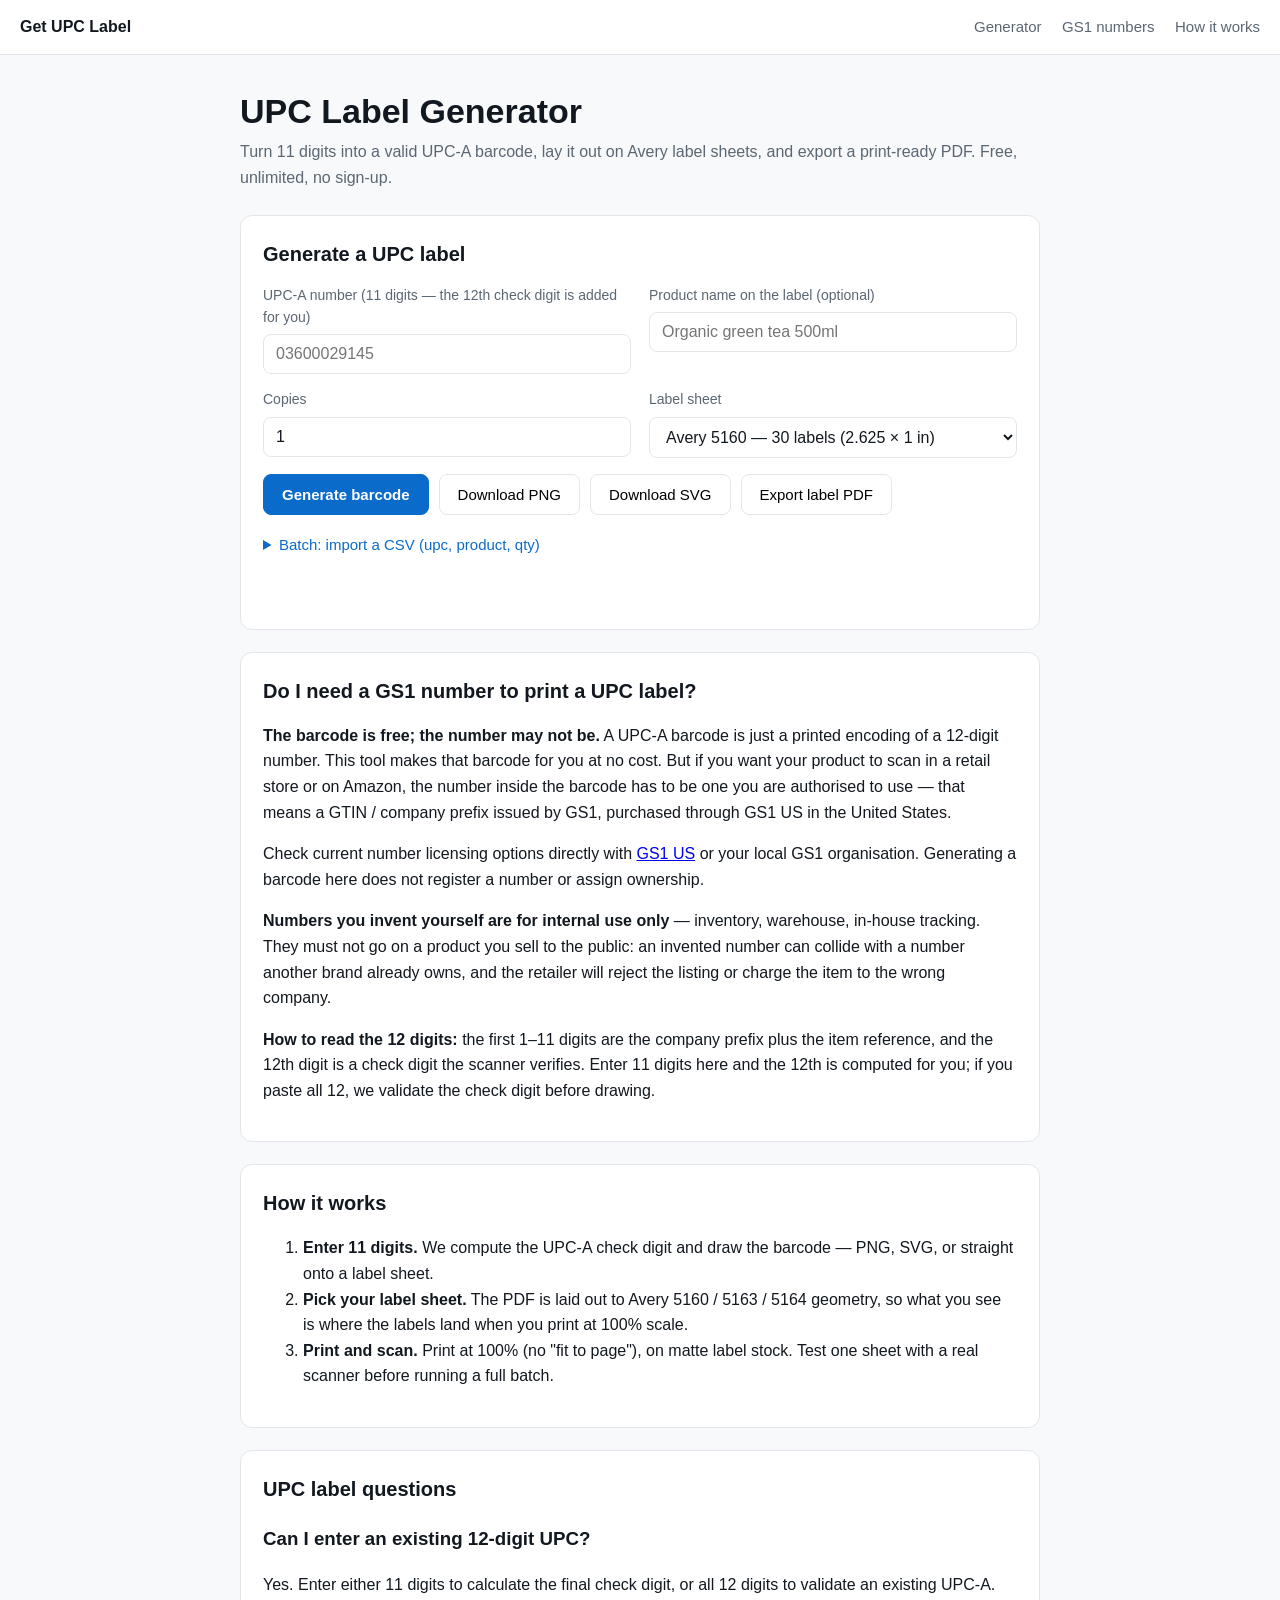
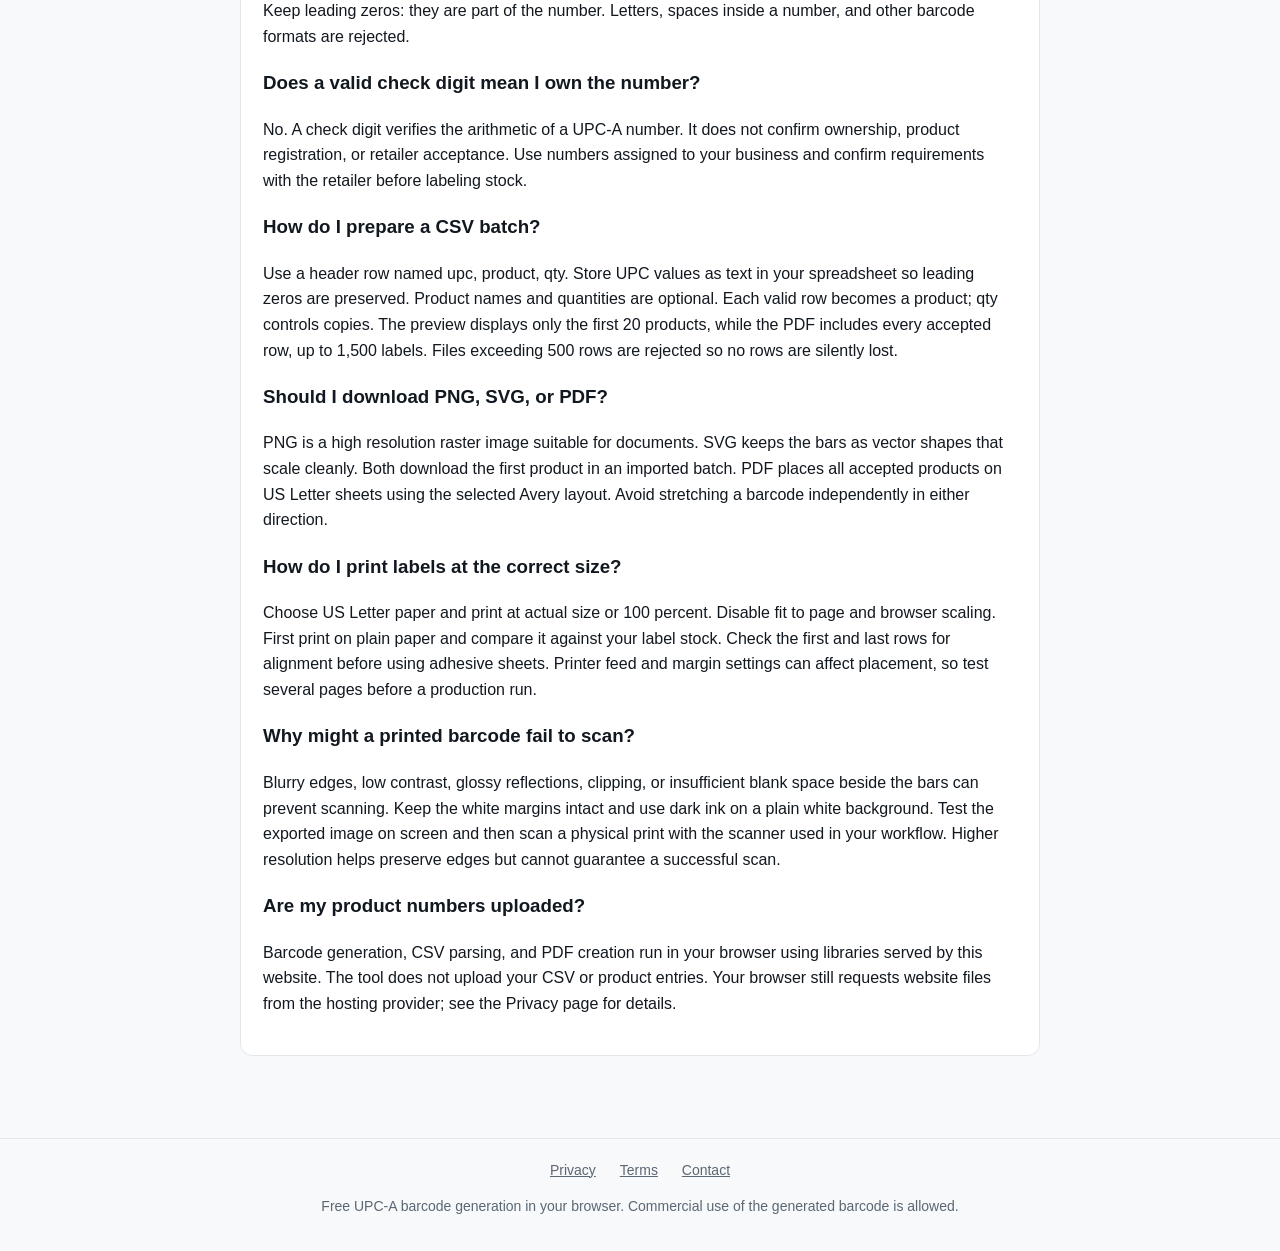
==== index.html @ 0fe72c14 "改进内容" ====
<!doctype html>
<html lang="en">
<head>
<meta charset="utf-8">
<meta name="viewport" content="width=device-width,initial-scale=1">
<title>UPC Label Generator — Free Barcodes &amp; Label PDFs</title>
<meta name="description" content="Generate UPC-A barcodes with check digit validation. Download PNG or SVG, import CSV batches, and print Avery label PDFs. Free, no sign-up.">
<link rel="canonical" href="https://getupclabel.com/">
<link rel="icon" href="/assets/favicon.svg" type="image/svg+xml">
<meta property="og:type" content="website">
<meta property="og:url" content="https://getupclabel.com/">
<meta property="og:title" content="UPC Label Generator — Free Barcodes &amp; Label PDFs">
<meta property="og:description" content="Generate UPC-A barcodes, validate check digits, and export printable Avery label PDFs. Free PNG, SVG, and CSV batch support.">
<meta property="og:image" content="https://getupclabel.com/assets/og-image.png">
<meta property="og:image:width" content="1200">
<meta property="og:image:height" content="630">
<meta property="og:image:alt" content="Get UPC Label: UPC-A barcode and printable label generator">
<meta name="twitter:card" content="summary_large_image">
<link rel="stylesheet" href="/assets/style.css">
<script src="/assets/vendor/JsBarcode.all.min.js" defer></script>
<script src="/assets/vendor/jspdf.umd.min.js" defer></script>
<script src="/assets/vendor/papaparse.min.js" defer></script>
<script src="/assets/app.js" defer></script>
<script type="application/ld+json">{"@context": "https://schema.org", "@graph": [{"@type": "WebSite", "name": "Get UPC Label", "url": "https://getupclabel.com/"}, {"@type": "FAQPage", "mainEntity": [{"@type": "Question", "name": "Can I enter an existing 12-digit UPC?", "acceptedAnswer": {"@type": "Answer", "text": "Yes. Enter either 11 digits to calculate the final check digit, or all 12 digits to validate an existing UPC-A. Keep leading zeros: they are part of the number. Letters, spaces inside a number, and other barcode formats are rejected."}}, {"@type": "Question", "name": "Does a valid check digit mean I own the number?", "acceptedAnswer": {"@type": "Answer", "text": "No. A check digit verifies the arithmetic of a UPC-A number. It does not confirm ownership, product registration, or retailer acceptance. Use numbers assigned to your business and confirm requirements with the retailer before labeling stock."}}, {"@type": "Question", "name": "How do I prepare a CSV batch?", "acceptedAnswer": {"@type": "Answer", "text": "Use a header row named upc, product, qty. Store UPC values as text in your spreadsheet so leading zeros are preserved. Product names and quantities are optional. Each valid row becomes a product; qty controls copies. The preview displays only the first 20 products, while the PDF includes every accepted row, up to 1,500 labels. Files exceeding 500 rows are rejected so no rows are silently lost."}}, {"@type": "Question", "name": "Should I download PNG, SVG, or PDF?", "acceptedAnswer": {"@type": "Answer", "text": "PNG is a high resolution raster image suitable for documents. SVG keeps the bars as vector shapes that scale cleanly. Both download the first product in an imported batch. PDF places all accepted products on US Letter sheets using the selected Avery layout. Avoid stretching a barcode independently in either direction."}}, {"@type": "Question", "name": "How do I print labels at the correct size?", "acceptedAnswer": {"@type": "Answer", "text": "Choose US Letter paper and print at actual size or 100 percent. Disable fit to page and browser scaling. First print on plain paper and compare it against your label stock. Check the first and last rows for alignment before using adhesive sheets. Printer feed and margin settings can affect placement, so test several pages before a production run."}}, {"@type": "Question", "name": "Why might a printed barcode fail to scan?", "acceptedAnswer": {"@type": "Answer", "text": "Blurry edges, low contrast, glossy reflections, clipping, or insufficient blank space beside the bars can prevent scanning. Keep the white margins intact and use dark ink on a plain white background. Test the exported image on screen and then scan a physical print with the scanner used in your workflow. Higher resolution helps preserve edges but cannot guarantee a successful scan."}}, {"@type": "Question", "name": "Are my product numbers uploaded?", "acceptedAnswer": {"@type": "Answer", "text": "Barcode generation, CSV parsing, and PDF creation run in your browser using libraries served by this website. The tool does not upload your CSV or product entries. Your browser still requests website files from the hosting provider; see the Privacy page for details."}}]}]}</script>
</head>
<body>
<header class="site-header">
  <a class="brand" href="/">Get UPC Label</a>
  <nav>
    <a href="#tool">Generator</a>
    <a href="#gs1">GS1 numbers</a>
    <a href="#how">How it works</a>
  </nav>
</header>

<main>
  <section class="hero">
    <h1>UPC Label Generator</h1>
    <p class="sub">Turn 11 digits into a valid UPC-A barcode, lay it out on Avery label sheets,
       and export a print-ready PDF. Free, unlimited, no sign-up.</p>
  </section>

  <section id="tool" class="card">
    <h2>Generate a UPC label</h2>
    <form id="form" autocomplete="off">
      <div class="grid">
        <label class="field">
          <span>UPC-A number (11 digits — the 12th check digit is added for you)</span>
          <input id="upc" name="upc" inputmode="numeric" maxlength="12" placeholder="03600029145" required>
        </label>
        <label class="field">
          <span>Product name on the label (optional)</span>
          <input id="product" name="product" maxlength="60" placeholder="Organic green tea 500ml">
        </label>
        <label class="field">
          <span>Copies</span>
          <input id="qty" name="qty" type="number" min="1" max="300" value="1">
        </label>
        <label class="field">
          <span>Label sheet</span>
          <select id="sheet">
            <option value="5160" selected>Avery 5160 — 30 labels (2.625 × 1 in)</option>
            <option value="5163">Avery 5163 — 10 labels (4 × 2 in)</option>
            <option value="5164">Avery 5164 — 6 labels (4 × 3⅓ in)</option>
          </select>
        </label>
      </div>
      <div class="actions">
        <button type="submit" class="primary">Generate barcode</button>
        <button type="button" id="btn-png">Download PNG</button>
        <button type="button" id="btn-svg">Download SVG</button>
        <button type="button" id="btn-pdf">Export label PDF</button>
      </div>
    </form>

    <details class="batch">
      <summary>Batch: import a CSV (upc, product, qty)</summary>
      <p class="hint">Columns: <code>upc</code>, <code>product</code> (optional), <code>qty</code> (optional).
         Up to 500 rows and 1,500 labels per PDF. Preview shows the first 20 rows. Everything is processed in your browser — nothing is uploaded.</p>
      <input type="file" id="csv" accept=".csv,text/csv">
    </details>

    <noscript><p>This tool requires JavaScript to generate barcodes. Enable JavaScript and reload.</p></noscript>
    <p id="msg" class="msg" role="status"></p>
    <div id="preview" class="preview"></div>
  </section>

  <section id="gs1" class="card">
    <h2>Do I need a GS1 number to print a UPC label?</h2>
    <p><strong>The barcode is free; the number may not be.</strong> A UPC-A barcode is just a printed
       encoding of a 12-digit number. This tool makes that barcode for you at no cost. But if you want
       your product to scan in a retail store or on Amazon, the number inside the barcode has to be one
       you are authorised to use — that means a GTIN / company prefix issued by GS1, purchased through
       GS1 US in the United States.</p>
    <p>Check current number licensing options directly with <a href="https://www.gs1us.org/">GS1 US</a>
       or your local GS1 organisation. Generating a barcode here does not register a number or assign ownership.</p>
    <p><strong>Numbers you invent yourself are for internal use only</strong> — inventory, warehouse,
       in-house tracking. They must not go on a product you sell to the public: an invented number can
       collide with a number another brand already owns, and the retailer will reject the listing or
       charge the item to the wrong company.</p>
    <p><strong>How to read the 12 digits:</strong> the first 1–11 digits are the company prefix plus
       the item reference, and the 12th digit is a check digit the scanner verifies. Enter 11 digits here
       and the 12th is computed for you; if you paste all 12, we validate the check digit before drawing.</p>
  </section>

  <section id="how" class="card">
    <h2>How it works</h2>
    <ol>
      <li><strong>Enter 11 digits.</strong> We compute the UPC-A check digit and draw the barcode — PNG,
        SVG, or straight onto a label sheet.</li>
      <li><strong>Pick your label sheet.</strong> The PDF is laid out to Avery 5160 / 5163 / 5164
        geometry, so what you see is where the labels land when you print at 100% scale.</li>
      <li><strong>Print and scan.</strong> Print at 100% (no "fit to page"), on matte label stock.
        Test one sheet with a real scanner before running a full batch.</li>
    </ol>
  </section>
<section id="faq" class="card"><h2>UPC label questions</h2>
<h3>Can I enter an existing 12-digit UPC?</h3><p>Yes. Enter either 11 digits to calculate the final check digit, or all 12 digits to validate an existing UPC-A. Keep leading zeros: they are part of the number. Letters, spaces inside a number, and other barcode formats are rejected.</p>
<h3>Does a valid check digit mean I own the number?</h3><p>No. A check digit verifies the arithmetic of a UPC-A number. It does not confirm ownership, product registration, or retailer acceptance. Use numbers assigned to your business and confirm requirements with the retailer before labeling stock.</p>
<h3>How do I prepare a CSV batch?</h3><p>Use a header row named upc, product, qty. Store UPC values as text in your spreadsheet so leading zeros are preserved. Product names and quantities are optional. Each valid row becomes a product; qty controls copies. The preview displays only the first 20 products, while the PDF includes every accepted row, up to 1,500 labels. Files exceeding 500 rows are rejected so no rows are silently lost.</p>
<h3>Should I download PNG, SVG, or PDF?</h3><p>PNG is a high resolution raster image suitable for documents. SVG keeps the bars as vector shapes that scale cleanly. Both download the first product in an imported batch. PDF places all accepted products on US Letter sheets using the selected Avery layout. Avoid stretching a barcode independently in either direction.</p>
<h3>How do I print labels at the correct size?</h3><p>Choose US Letter paper and print at actual size or 100 percent. Disable fit to page and browser scaling. First print on plain paper and compare it against your label stock. Check the first and last rows for alignment before using adhesive sheets. Printer feed and margin settings can affect placement, so test several pages before a production run.</p>
<h3>Why might a printed barcode fail to scan?</h3><p>Blurry edges, low contrast, glossy reflections, clipping, or insufficient blank space beside the bars can prevent scanning. Keep the white margins intact and use dark ink on a plain white background. Test the exported image on screen and then scan a physical print with the scanner used in your workflow. Higher resolution helps preserve edges but cannot guarantee a successful scan.</p>
<h3>Are my product numbers uploaded?</h3><p>Barcode generation, CSV parsing, and PDF creation run in your browser using libraries served by this website. The tool does not upload your CSV or product entries. Your browser still requests website files from the hosting provider; see the Privacy page for details.</p>
</section>
</main>

<footer class="site-footer">
  <a href="/privacy.html">Privacy</a>
  <a href="/terms.html">Terms</a>
  <a href="/contact.html">Contact</a>
  <p>Free UPC-A barcode generation in your browser. Commercial use of the generated barcode is allowed.</p>
</footer>
</body>
</html>
---- assets/style.css ----
:root { --ink:#12181f; --muted:#5b6773; --line:#e3e7eb; --bg:#f7f9fb; --accent:#0b6bcb; }
* { box-sizing: border-box; }
body { margin:0; font:16px/1.6 -apple-system,BlinkMacSystemFont,"Segoe UI",Roboto,Helvetica,Arial,sans-serif; color:var(--ink); background:var(--bg); }
.site-header { display:flex; justify-content:space-between; align-items:center; gap:16px; padding:14px 20px; background:#fff; border-bottom:1px solid var(--line); flex-wrap:wrap; }
.brand { font-weight:700; text-decoration:none; color:var(--ink); }
.site-header nav a { margin-left:16px; color:var(--muted); text-decoration:none; font-size:15px; }
main { max-width:840px; margin:0 auto; padding:28px 20px 60px; }
.hero h1 { font-size:34px; line-height:1.2; margin:8px 0 8px; }
.sub { color:var(--muted); margin:0 0 24px; }
.card { background:#fff; border:1px solid var(--line); border-radius:12px; padding:22px; margin-bottom:22px; }
.card h2 { font-size:20px; margin:0 0 14px; }
.grid { display:grid; grid-template-columns:1fr 1fr; gap:14px 18px; }
.field { display:flex; flex-direction:column; gap:6px; font-size:14px; color:var(--muted); }
.field input, .field select { padding:10px 12px; font-size:16px; border:1px solid var(--line); border-radius:8px; background:#fff; color:var(--ink); }
.actions { display:flex; gap:10px; flex-wrap:wrap; margin-top:16px; }
button { padding:11px 18px; font-size:15px; border-radius:8px; border:1px solid var(--line); background:#fff; cursor:pointer; }
button.primary { background:var(--accent); border-color:var(--accent); color:#fff; font-weight:600; }
button:hover { border-color:#c3ccd5; }
.batch { margin-top:18px; font-size:15px; }
.batch summary { cursor:pointer; color:var(--accent); }
.hint { color:var(--muted); font-size:14px; }
.msg { min-height:22px; font-size:14px; color:#b3261e; }
.msg.ok { color:#1e7a34; }
.preview { display:flex; gap:14px; flex-wrap:wrap; margin-top:8px; }
.label-preview { border:1px dashed var(--line); border-radius:8px; padding:10px; text-align:center; background:#fff; }
.label-preview small { display:block; color:var(--muted); margin-top:6px; max-width:200px; }
.site-footer { border-top:1px solid var(--line); padding:20px; text-align:center; font-size:14px; color:var(--muted); }
.site-footer a { color:var(--muted); margin:0 10px; }
@media (max-width:640px) { .grid { grid-template-columns:1fr; } .hero h1 { font-size:27px; } }

.label-preview { max-width:100%; min-width:0; }
.label-preview canvas { display:block; width:100%; max-width:320px; height:auto; }
.field { min-width:0; }
.field input, .field select { width:100%; min-width:0; }
button:disabled { opacity:.55; cursor:not-allowed; }
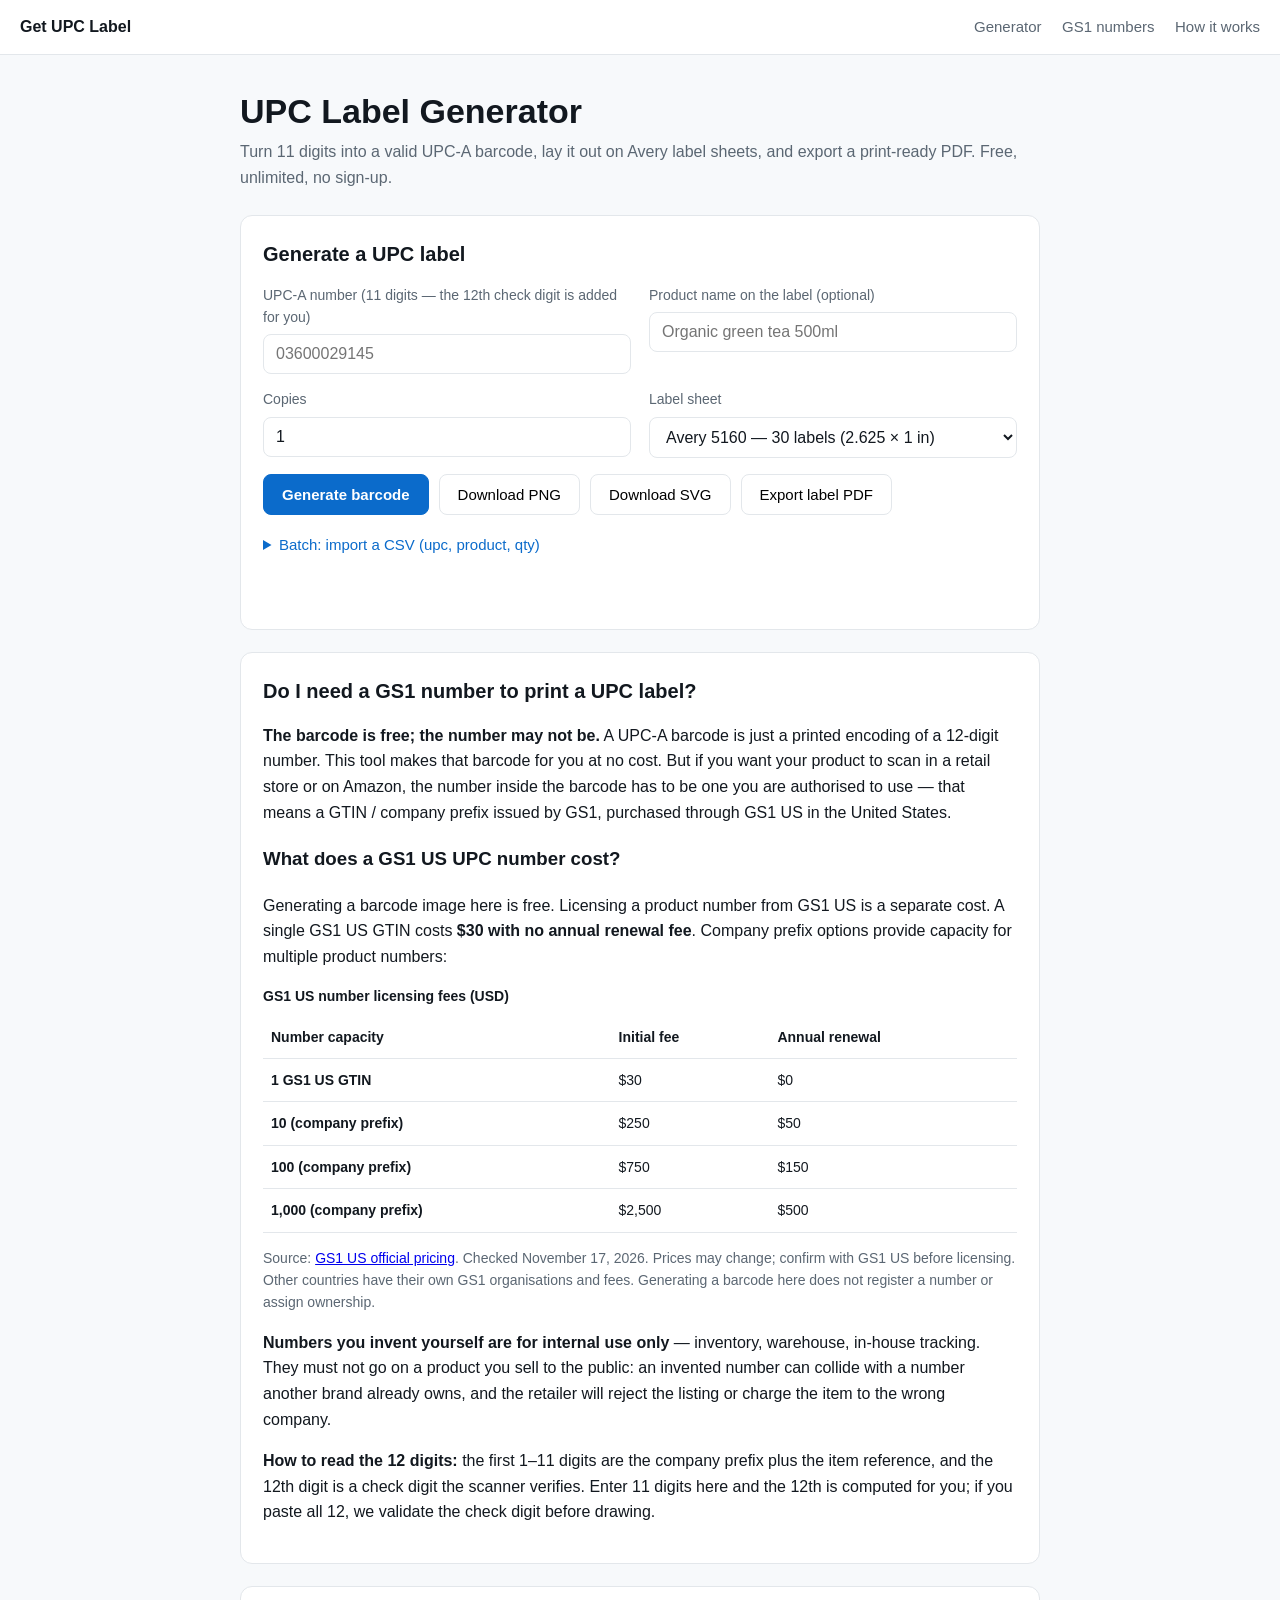
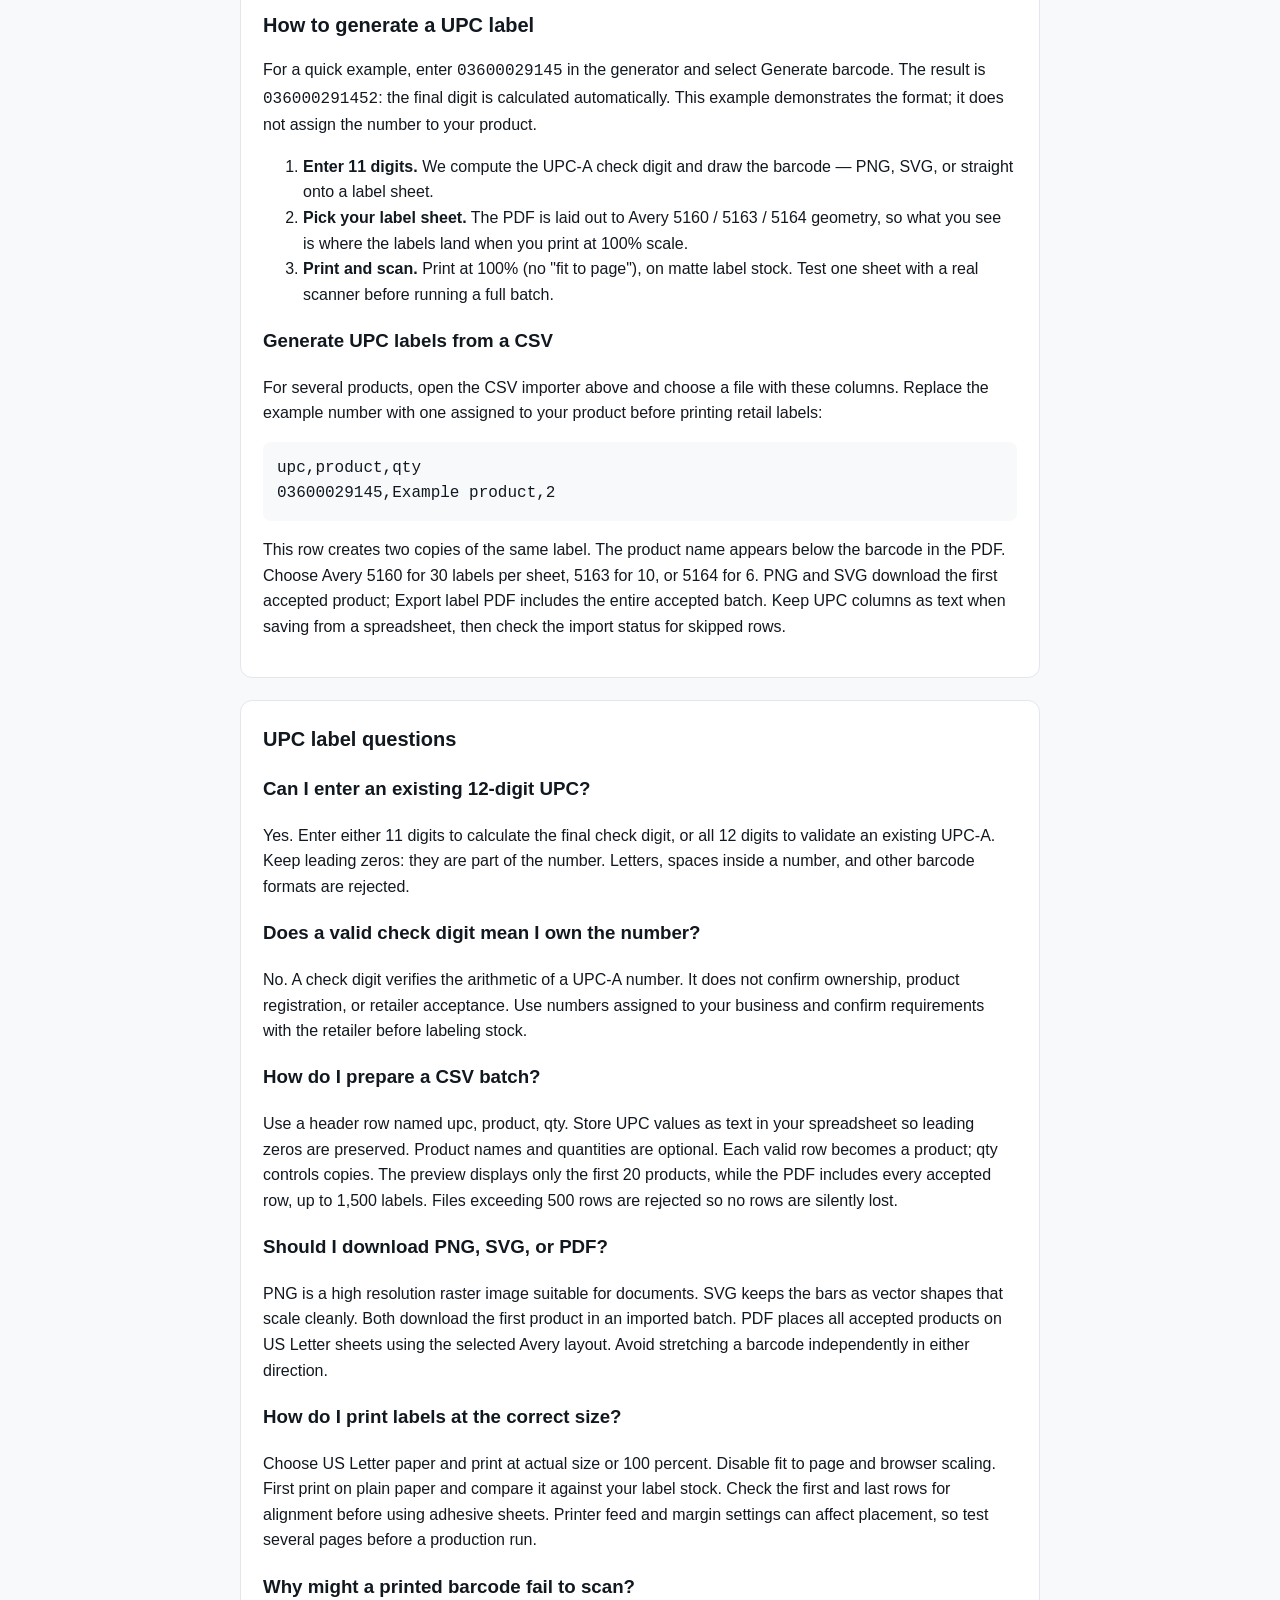
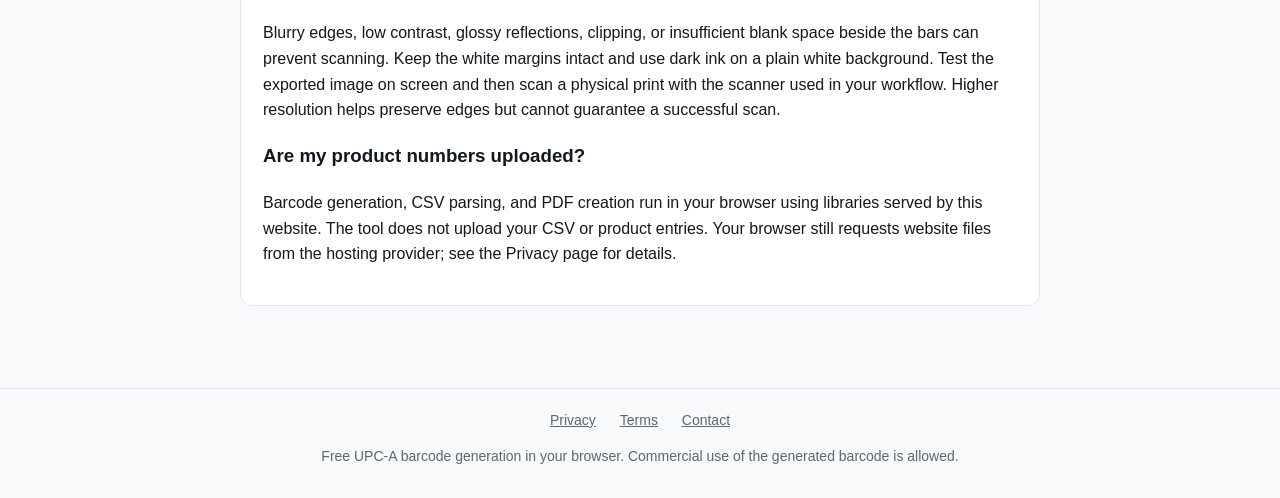
==== commit 6a959058: "exclude internal files from assets" ====
--- a/index.html
+++ b/index.html
@@ -92,8 +92,25 @@
        your product to scan in a retail store or on Amazon, the number inside the barcode has to be one
        you are authorised to use — that means a GTIN / company prefix issued by GS1, purchased through
        GS1 US in the United States.</p>
-    <p>Check current number licensing options directly with <a href="https://www.gs1us.org/">GS1 US</a>
-       or your local GS1 organisation. Generating a barcode here does not register a number or assign ownership.</p>
+    <h3>What does a GS1 US UPC number cost?</h3>
+    <p>Generating a barcode image here is free. Licensing a product number from GS1 US is a separate cost.
+       A single GS1 US GTIN costs <strong>$30 with no annual renewal fee</strong>.
+       Company prefix options provide capacity for multiple product numbers:</p>
+    <div class="table-scroll">
+      <table class="pricing">
+        <caption>GS1 US number licensing fees (USD)</caption>
+        <thead><tr><th scope="col">Number capacity</th><th scope="col">Initial fee</th><th scope="col">Annual renewal</th></tr></thead>
+        <tbody>
+          <tr><th scope="row">1 GS1 US GTIN</th><td>$30</td><td>$0</td></tr>
+          <tr><th scope="row">10 (company prefix)</th><td>$250</td><td>$50</td></tr>
+          <tr><th scope="row">100 (company prefix)</th><td>$750</td><td>$150</td></tr>
+          <tr><th scope="row">1,000 (company prefix)</th><td>$2,500</td><td>$500</td></tr>
+        </tbody>
+      </table>
+    </div>
+    <p class="hint">Source: <a href="https://www.gs1us.org/upcs-barcodes-prefixes/how-to-get-a-upc-barcode">GS1 US official pricing</a>.
+       Checked <time datetime="2026-11-17">November 17, 2026</time>. Prices may change; confirm with GS1 US before licensing.
+       Other countries have their own GS1 organisations and fees. Generating a barcode here does not register a number or assign ownership.</p>
     <p><strong>Numbers you invent yourself are for internal use only</strong> — inventory, warehouse,
        in-house tracking. They must not go on a product you sell to the public: an invented number can
        collide with a number another brand already owns, and the retailer will reject the listing or
@@ -104,7 +121,10 @@
   </section>
 
   <section id="how" class="card">
-    <h2>How it works</h2>
+    <h2>How to generate a UPC label</h2>
+    <p>For a quick example, enter <code>03600029145</code> in the generator and select Generate barcode.
+       The result is <code>036000291452</code>: the final digit is calculated automatically.
+       This example demonstrates the format; it does not assign the number to your product.</p>
     <ol>
       <li><strong>Enter 11 digits.</strong> We compute the UPC-A check digit and draw the barcode — PNG,
         SVG, or straight onto a label sheet.</li>
@@ -113,6 +133,15 @@
       <li><strong>Print and scan.</strong> Print at 100% (no "fit to page"), on matte label stock.
         Test one sheet with a real scanner before running a full batch.</li>
     </ol>
+    <h3>Generate UPC labels from a CSV</h3>
+    <p>For several products, open the CSV importer above and choose a file with these columns.
+       Replace the example number with one assigned to your product before printing retail labels:</p>
+    <pre class="csv-example"><code>upc,product,qty
+03600029145,Example product,2</code></pre>
+    <p>This row creates two copies of the same label. The product name appears below the barcode in the PDF.
+       Choose Avery 5160 for 30 labels per sheet, 5163 for 10, or 5164 for 6.
+       PNG and SVG download the first accepted product; Export label PDF includes the entire accepted batch.
+       Keep UPC columns as text when saving from a spreadsheet, then check the import status for skipped rows.</p>
   </section>
 <section id="faq" class="card"><h2>UPC label questions</h2>
 <h3>Can I enter an existing 12-digit UPC?</h3><p>Yes. Enter either 11 digits to calculate the final check digit, or all 12 digits to validate an existing UPC-A. Keep leading zeros: they are part of the number. Letters, spaces inside a number, and other barcode formats are rejected.</p>
@@ -126,9 +155,9 @@
 </main>
 
 <footer class="site-footer">
-  <a href="/privacy.html">Privacy</a>
-  <a href="/terms.html">Terms</a>
-  <a href="/contact.html">Contact</a>
+  <a href="/privacy">Privacy</a>
+  <a href="/terms">Terms</a>
+  <a href="/contact">Contact</a>
   <p>Free UPC-A barcode generation in your browser. Commercial use of the generated barcode is allowed.</p>
 </footer>
 </body>
--- a/assets/style.css
+++ b/assets/style.css
@@ -33,3 +33,9 @@
 .field { min-width:0; }
 .field input, .field select { width:100%; min-width:0; }
 button:disabled { opacity:.55; cursor:not-allowed; }
+
+.table-scroll { overflow-x:auto; }
+.pricing { width:100%; border-collapse:collapse; font-size:14px; }
+.pricing caption { text-align:left; font-weight:600; margin-bottom:8px; }
+.pricing th, .pricing td { text-align:left; padding:10px 8px; border-bottom:1px solid var(--line); }
+.csv-example { overflow-x:auto; padding:14px; background:var(--bg); border-radius:8px; }
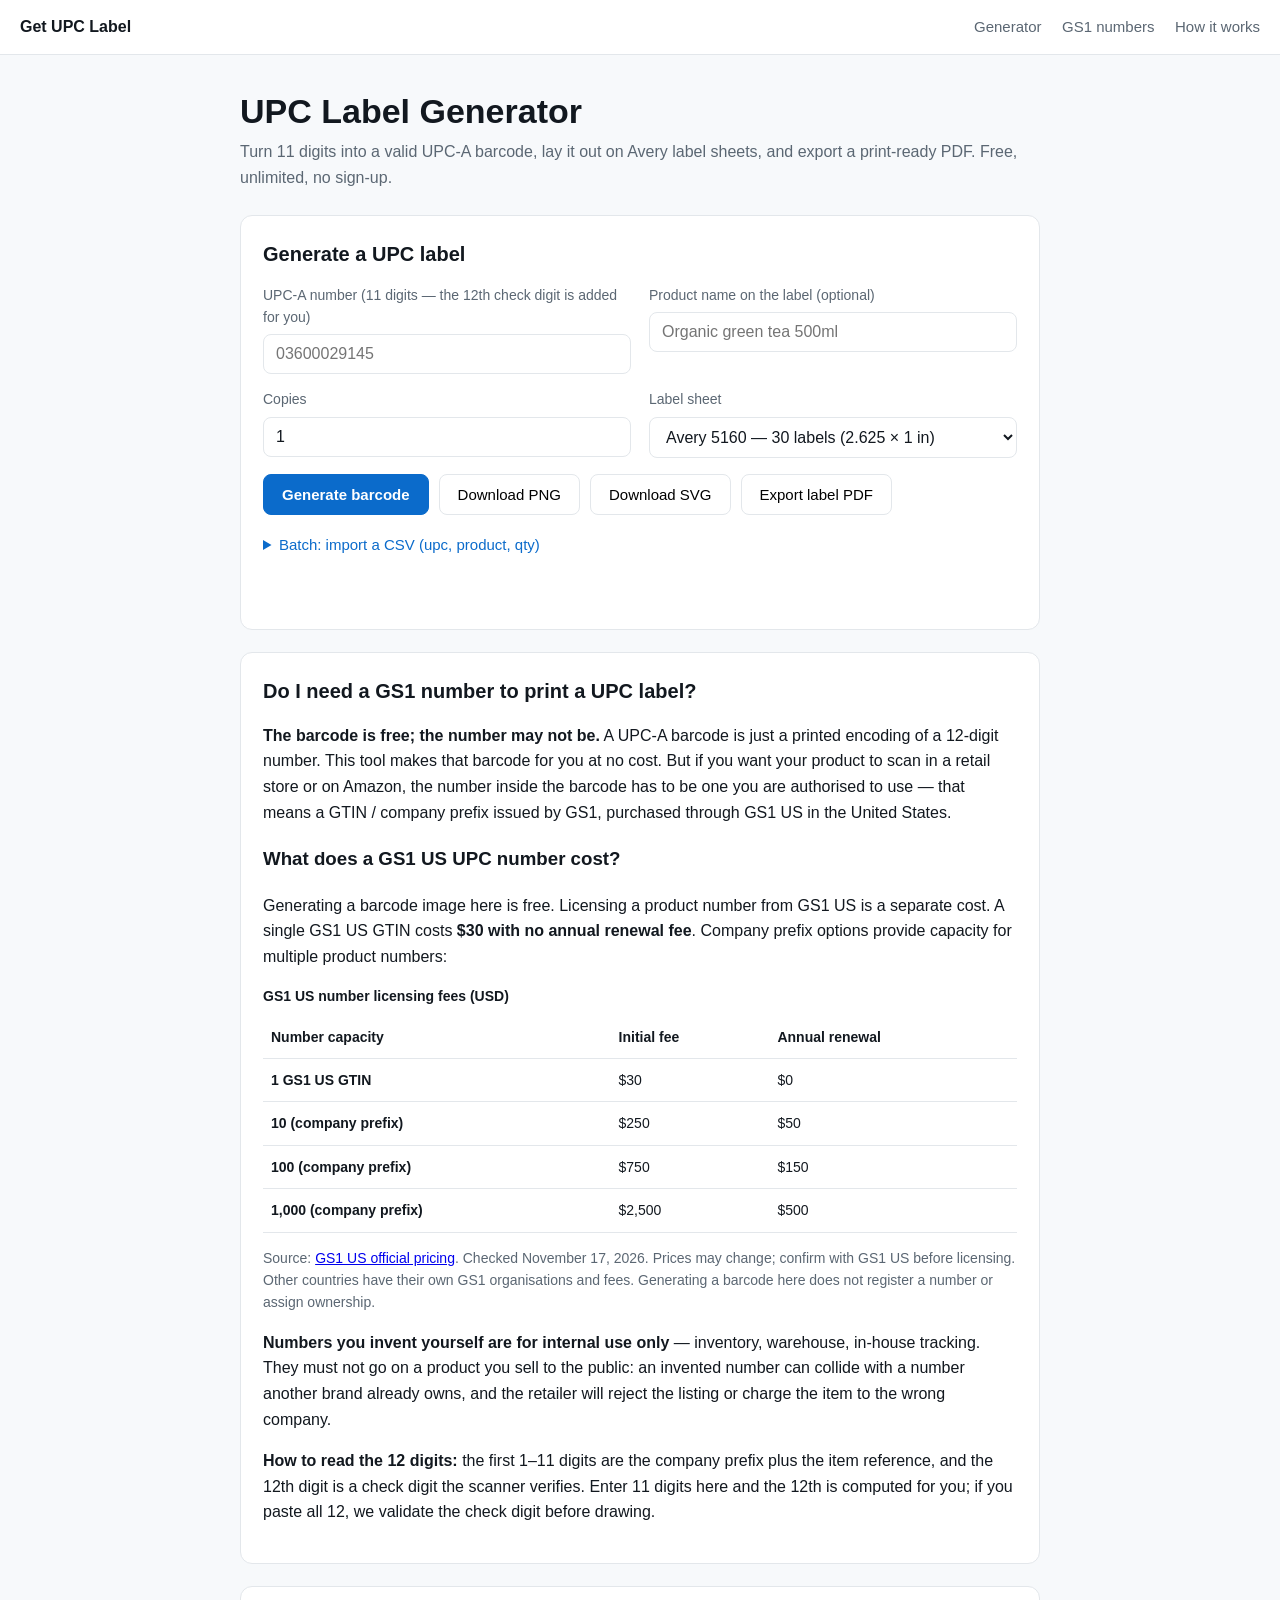
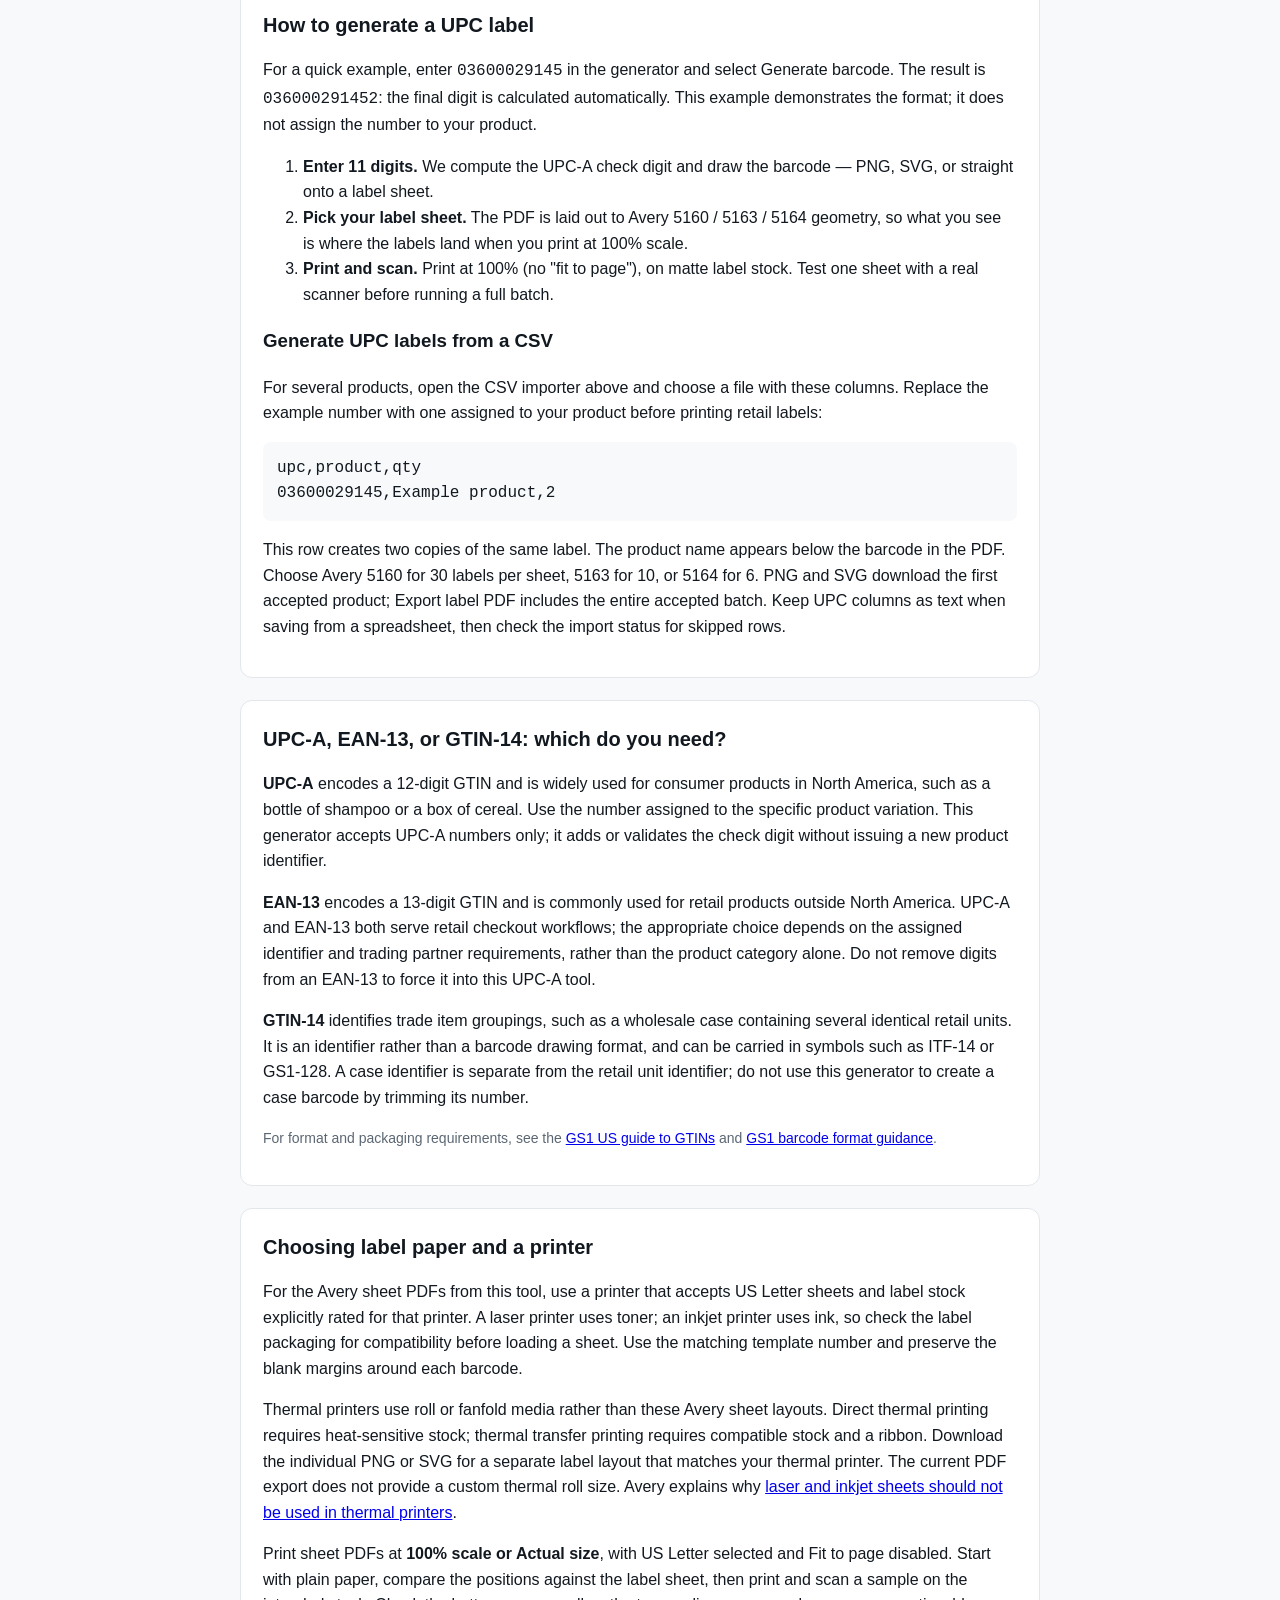
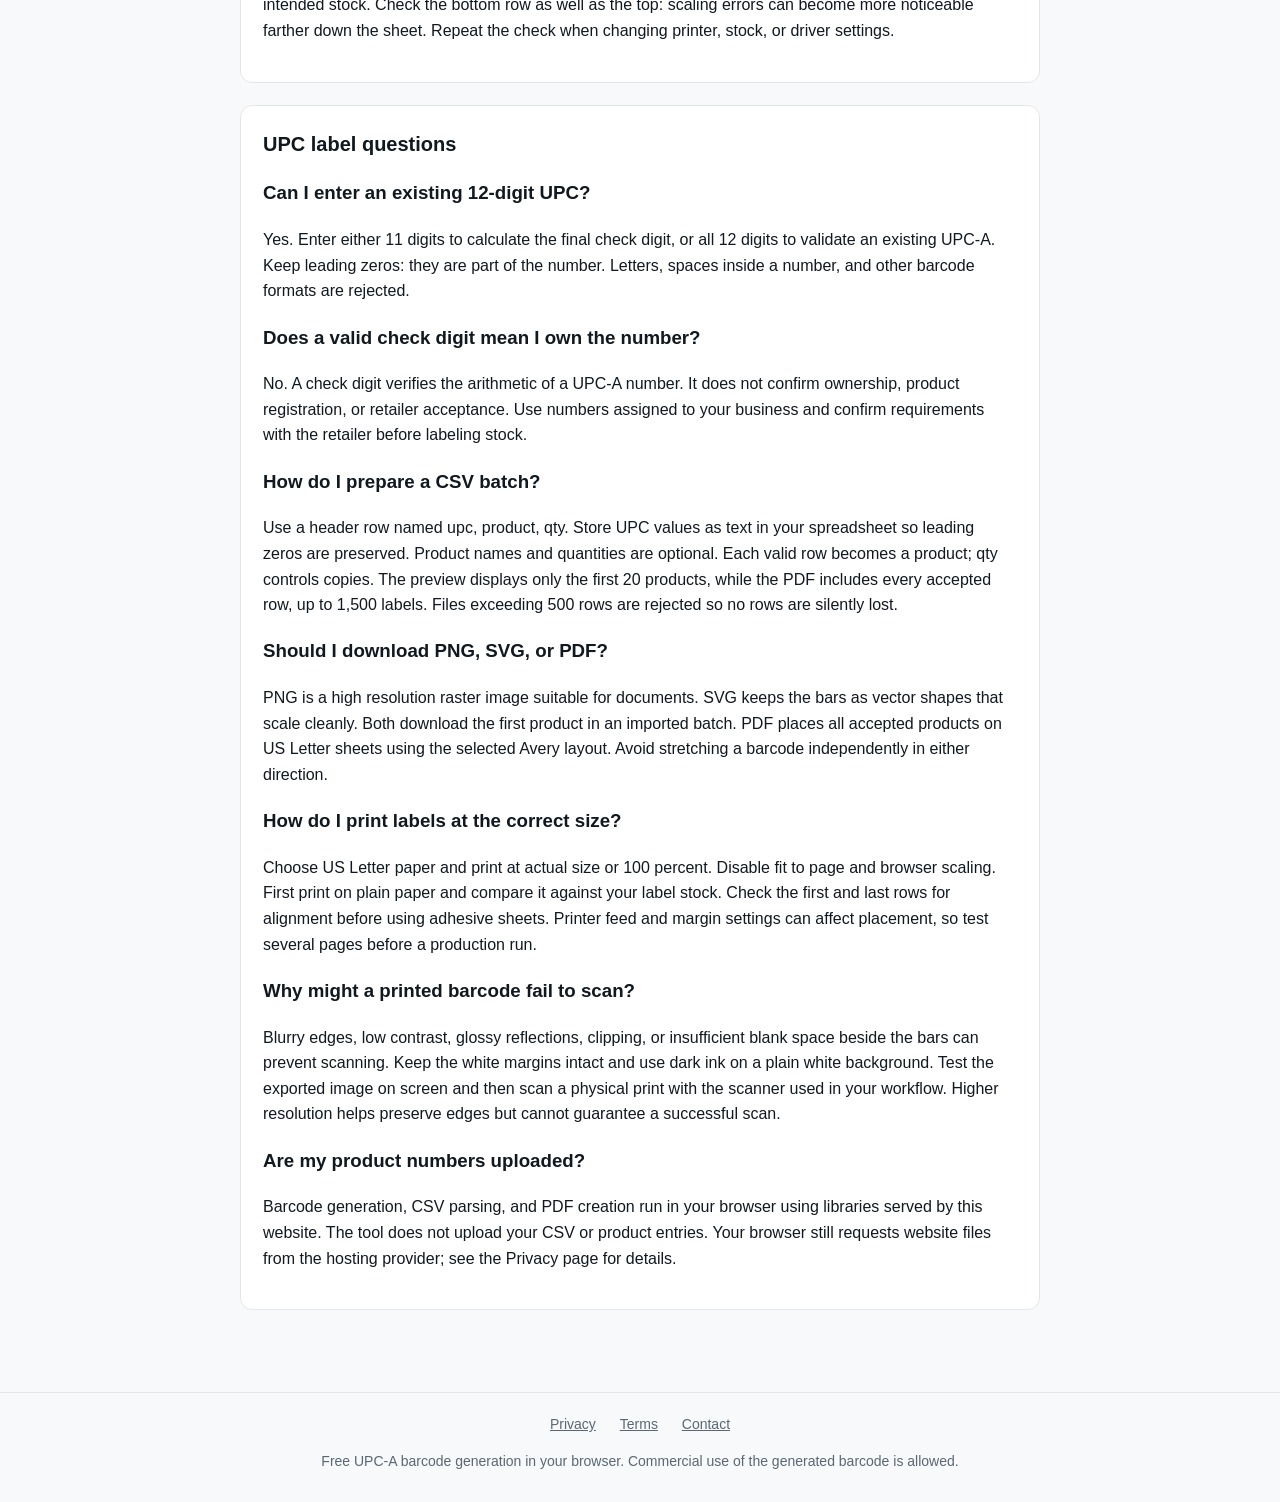
==== commit 61d1aa81: "expand barcode and printing guidance and exclude gitignore" ====
--- a/index.html
+++ b/index.html
@@ -143,6 +143,41 @@
        PNG and SVG download the first accepted product; Export label PDF includes the entire accepted batch.
        Keep UPC columns as text when saving from a spreadsheet, then check the import status for skipped rows.</p>
   </section>
+  <section id="barcode-formats" class="card">
+    <h2>UPC-A, EAN-13, or GTIN-14: which do you need?</h2>
+    <p><strong>UPC-A</strong> encodes a 12-digit GTIN and is widely used for consumer products in North America,
+       such as a bottle of shampoo or a box of cereal. Use the number assigned to the specific product variation.
+       This generator accepts UPC-A numbers only; it adds or validates the check digit without issuing a new product identifier.</p>
+    <p><strong>EAN-13</strong> encodes a 13-digit GTIN and is commonly used for retail products outside North America.
+       UPC-A and EAN-13 both serve retail checkout workflows; the appropriate choice depends on the assigned identifier
+       and trading partner requirements, rather than the product category alone. Do not remove digits from an EAN-13
+       to force it into this UPC-A tool.</p>
+    <p><strong>GTIN-14</strong> identifies trade item groupings, such as a wholesale case containing several identical
+       retail units. It is an identifier rather than a barcode drawing format, and can be carried in symbols such as
+       ITF-14 or GS1-128. A case identifier is separate from the retail unit identifier; do not use this generator
+       to create a case barcode by trimming its number.</p>
+    <p class="hint">For format and packaging requirements, see the
+       <a href="https://www.gs1us.org/upcs-barcodes-prefixes/what-is-a-gtin">GS1 US guide to GTINs</a> and
+       <a href="https://support.gs1.org/support/solutions/articles/43000734104-which-barcodes-are-used-to-represent-gtins-">GS1 barcode format guidance</a>.</p>
+  </section>
+
+  <section id="label-printing" class="card">
+    <h2>Choosing label paper and a printer</h2>
+    <p>For the Avery sheet PDFs from this tool, use a printer that accepts US Letter sheets and label stock
+       explicitly rated for that printer. A laser printer uses toner; an inkjet printer uses ink, so check the
+       label packaging for compatibility before loading a sheet. Use the matching template number and preserve
+       the blank margins around each barcode.</p>
+    <p>Thermal printers use roll or fanfold media rather than these Avery sheet layouts. Direct thermal printing
+       requires heat-sensitive stock; thermal transfer printing requires compatible stock and a ribbon.
+       Download the individual PNG or SVG for a separate label layout that matches your thermal printer.
+       The current PDF export does not provide a custom thermal roll size. Avery explains why
+       <a href="https://www.avery.com/help/article/can-you-print-laser-inkjet-labels-with-a-thermal-printer">laser and inkjet sheets should not be used in thermal printers</a>.</p>
+    <p>Print sheet PDFs at <strong>100% scale or Actual size</strong>, with US Letter selected and Fit to page
+       disabled. Start with plain paper, compare the positions against the label sheet, then print and scan a
+       sample on the intended stock. Check the bottom row as well as the top: scaling errors can become more
+       noticeable farther down the sheet. Repeat the check when changing printer, stock, or driver settings.</p>
+  </section>
+
 <section id="faq" class="card"><h2>UPC label questions</h2>
 <h3>Can I enter an existing 12-digit UPC?</h3><p>Yes. Enter either 11 digits to calculate the final check digit, or all 12 digits to validate an existing UPC-A. Keep leading zeros: they are part of the number. Letters, spaces inside a number, and other barcode formats are rejected.</p>
 <h3>Does a valid check digit mean I own the number?</h3><p>No. A check digit verifies the arithmetic of a UPC-A number. It does not confirm ownership, product registration, or retailer acceptance. Use numbers assigned to your business and confirm requirements with the retailer before labeling stock.</p>
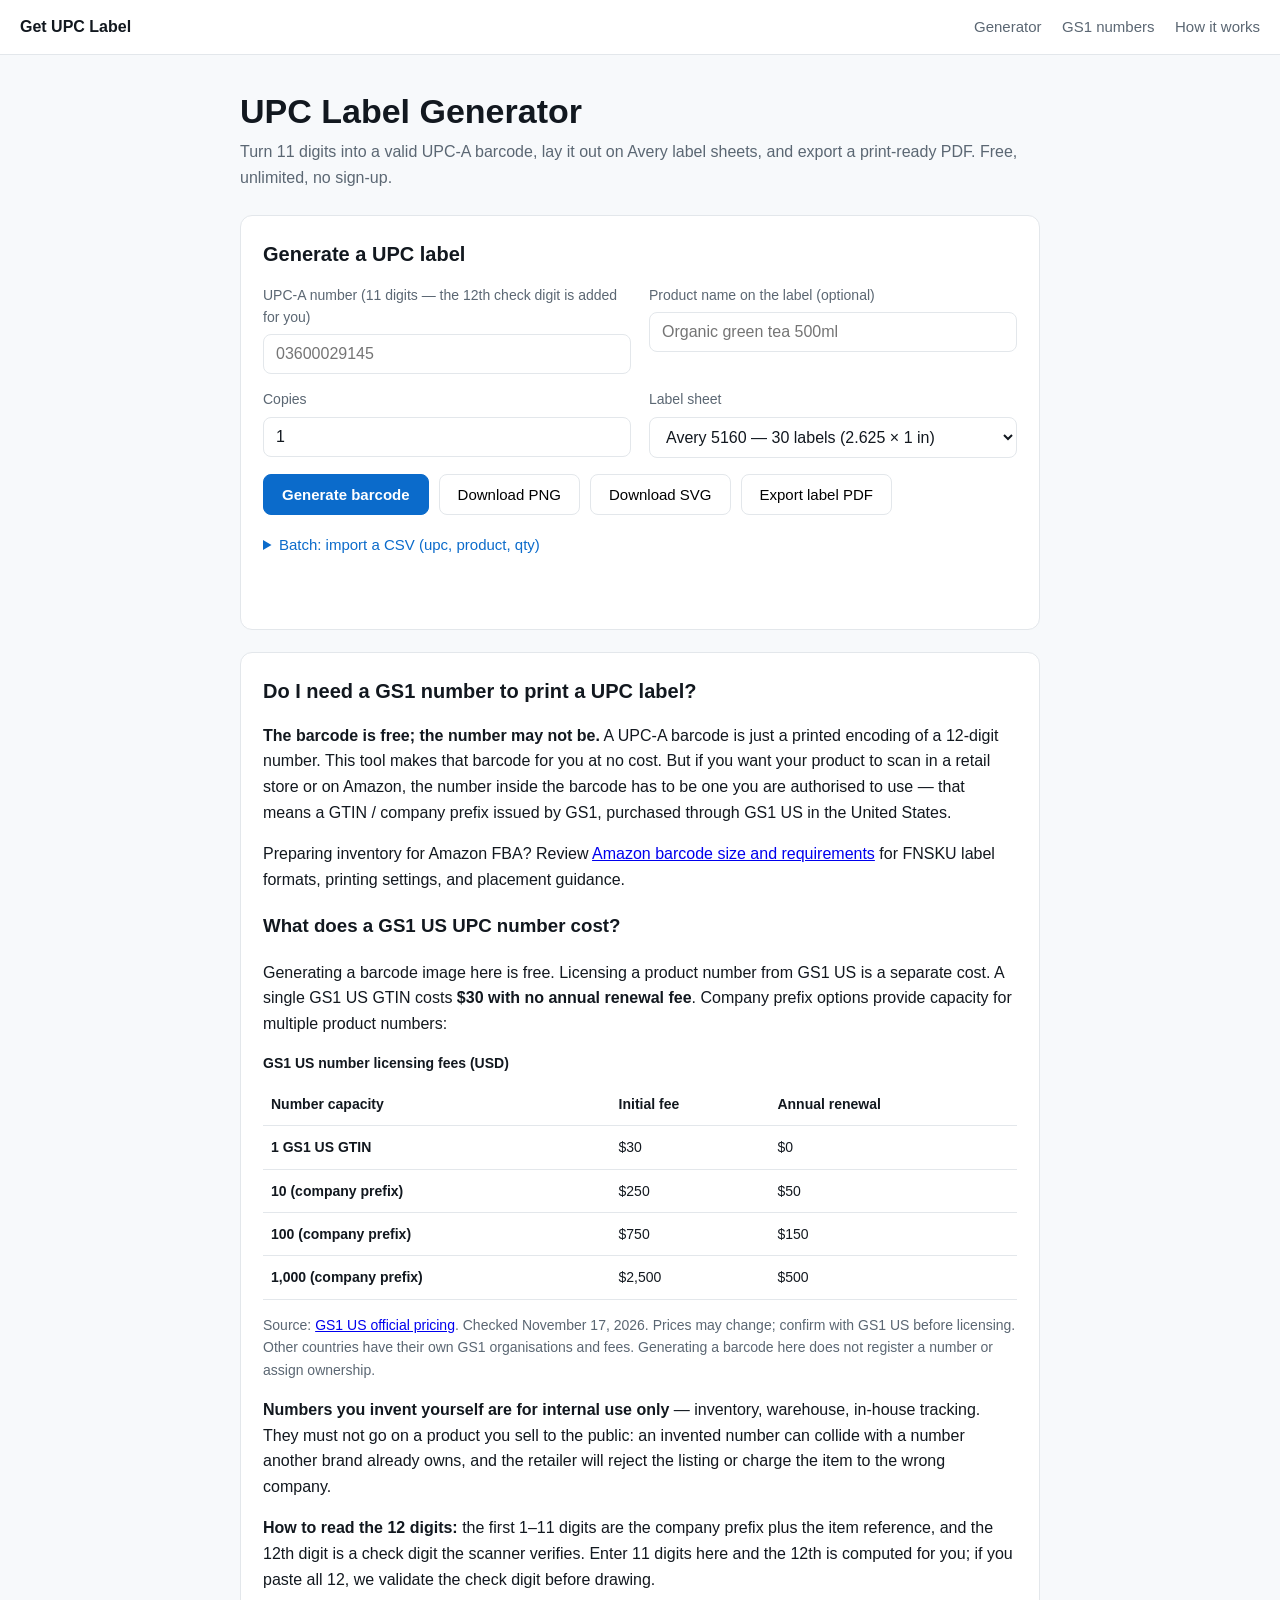
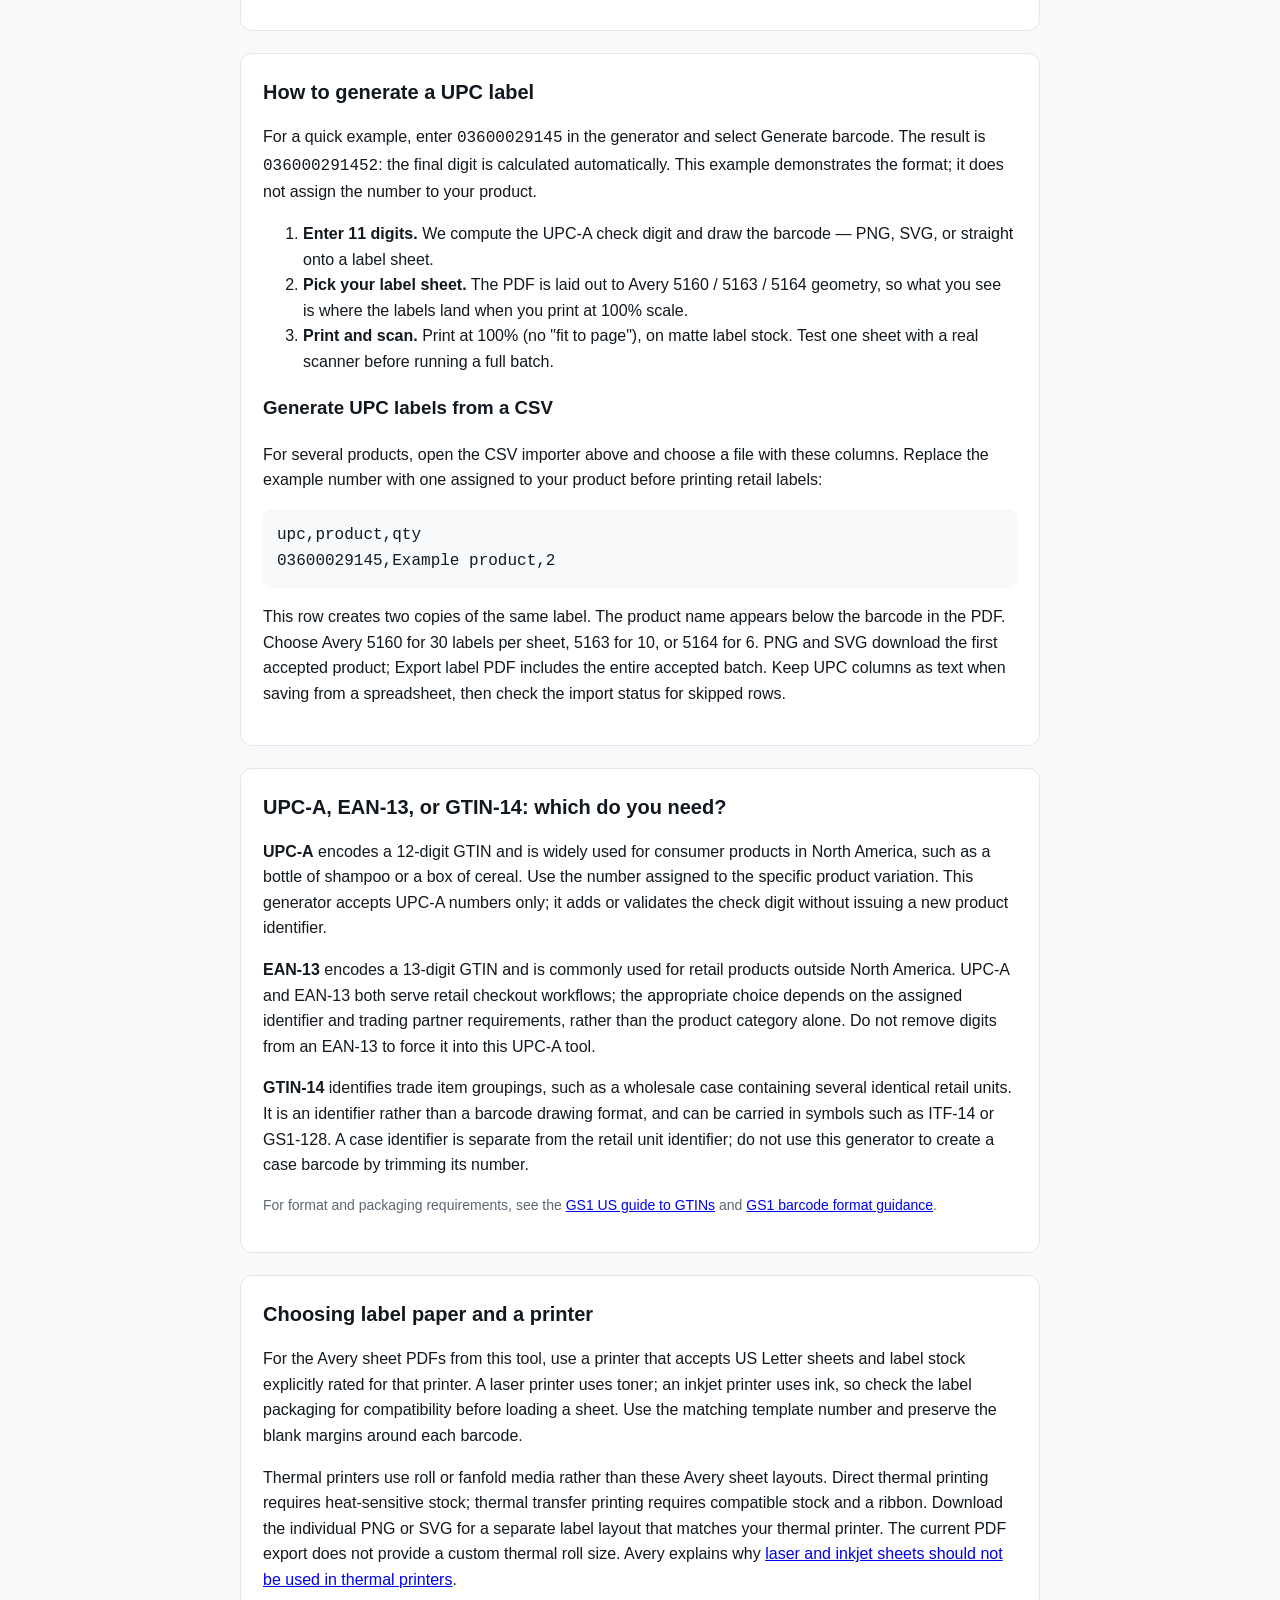
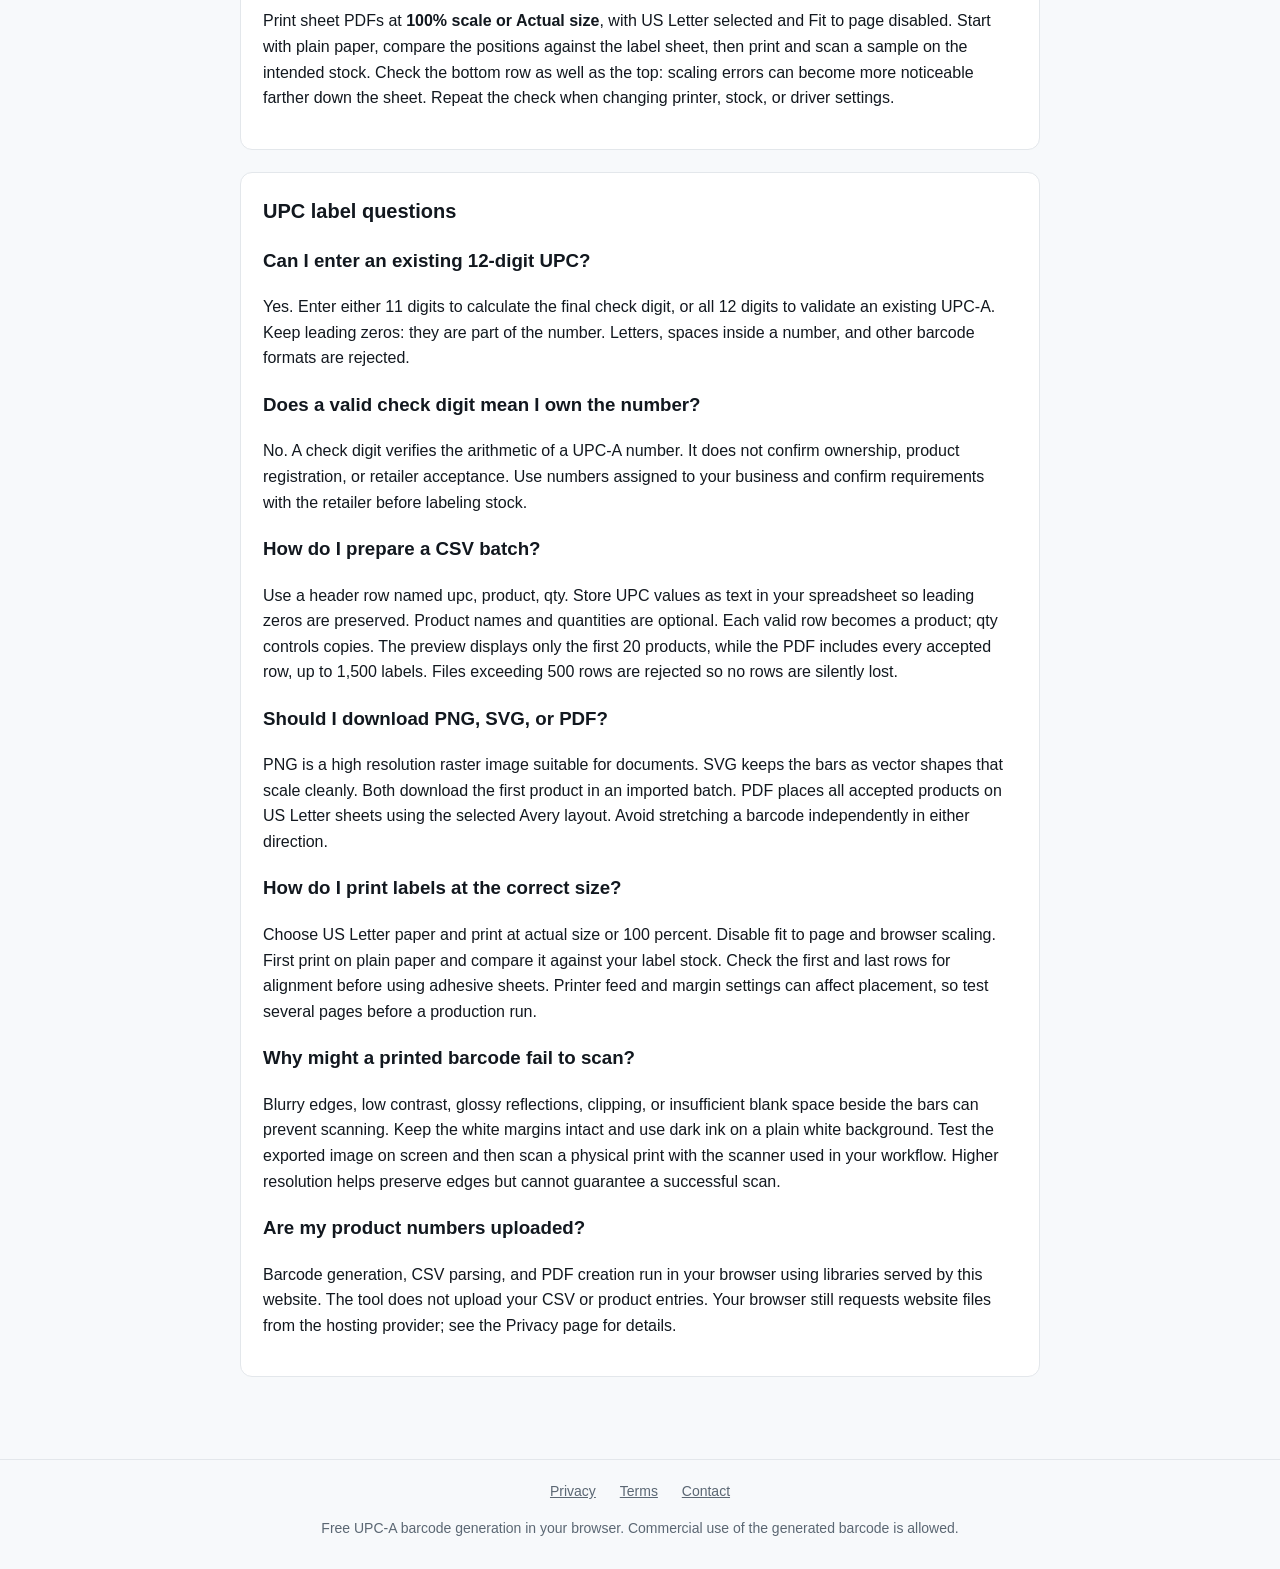
==== commit 9e59cc2f: "添加链接" ====
--- a/index.html
+++ b/index.html
@@ -18,7 +18,6 @@
 <meta name="twitter:card" content="summary_large_image">
 <link rel="stylesheet" href="/assets/style.css">
 <script src="/assets/vendor/JsBarcode.all.min.js" defer></script>
-<script src="/assets/vendor/jspdf.umd.min.js" defer></script>
 <script src="/assets/vendor/papaparse.min.js" defer></script>
 <script src="/assets/app.js" defer></script>
 <script type="application/ld+json">{"@context": "https://schema.org", "@graph": [{"@type": "WebSite", "name": "Get UPC Label", "url": "https://getupclabel.com/"}, {"@type": "FAQPage", "mainEntity": [{"@type": "Question", "name": "Can I enter an existing 12-digit UPC?", "acceptedAnswer": {"@type": "Answer", "text": "Yes. Enter either 11 digits to calculate the final check digit, or all 12 digits to validate an existing UPC-A. Keep leading zeros: they are part of the number. Letters, spaces inside a number, and other barcode formats are rejected."}}, {"@type": "Question", "name": "Does a valid check digit mean I own the number?", "acceptedAnswer": {"@type": "Answer", "text": "No. A check digit verifies the arithmetic of a UPC-A number. It does not confirm ownership, product registration, or retailer acceptance. Use numbers assigned to your business and confirm requirements with the retailer before labeling stock."}}, {"@type": "Question", "name": "How do I prepare a CSV batch?", "acceptedAnswer": {"@type": "Answer", "text": "Use a header row named upc, product, qty. Store UPC values as text in your spreadsheet so leading zeros are preserved. Product names and quantities are optional. Each valid row becomes a product; qty controls copies. The preview displays only the first 20 products, while the PDF includes every accepted row, up to 1,500 labels. Files exceeding 500 rows are rejected so no rows are silently lost."}}, {"@type": "Question", "name": "Should I download PNG, SVG, or PDF?", "acceptedAnswer": {"@type": "Answer", "text": "PNG is a high resolution raster image suitable for documents. SVG keeps the bars as vector shapes that scale cleanly. Both download the first product in an imported batch. PDF places all accepted products on US Letter sheets using the selected Avery layout. Avoid stretching a barcode independently in either direction."}}, {"@type": "Question", "name": "How do I print labels at the correct size?", "acceptedAnswer": {"@type": "Answer", "text": "Choose US Letter paper and print at actual size or 100 percent. Disable fit to page and browser scaling. First print on plain paper and compare it against your label stock. Check the first and last rows for alignment before using adhesive sheets. Printer feed and margin settings can affect placement, so test several pages before a production run."}}, {"@type": "Question", "name": "Why might a printed barcode fail to scan?", "acceptedAnswer": {"@type": "Answer", "text": "Blurry edges, low contrast, glossy reflections, clipping, or insufficient blank space beside the bars can prevent scanning. Keep the white margins intact and use dark ink on a plain white background. Test the exported image on screen and then scan a physical print with the scanner used in your workflow. Higher resolution helps preserve edges but cannot guarantee a successful scan."}}, {"@type": "Question", "name": "Are my product numbers uploaded?", "acceptedAnswer": {"@type": "Answer", "text": "Barcode generation, CSV parsing, and PDF creation run in your browser using libraries served by this website. The tool does not upload your CSV or product entries. Your browser still requests website files from the hosting provider; see the Privacy page for details."}}]}]}</script>
@@ -42,7 +41,7 @@
 
   <section id="tool" class="card">
     <h2>Generate a UPC label</h2>
-    <form id="form" autocomplete="off">
+    <form id="form" autocomplete="off" novalidate>
       <div class="grid">
         <label class="field">
           <span>UPC-A number (11 digits — the 12th check digit is added for you)</span>
@@ -92,6 +91,9 @@
        your product to scan in a retail store or on Amazon, the number inside the barcode has to be one
        you are authorised to use — that means a GTIN / company prefix issued by GS1, purchased through
        GS1 US in the United States.</p>
+    <p>Preparing inventory for Amazon FBA? Review
+       <a href="/amazon-barcode">Amazon barcode size and requirements</a>
+       for FNSKU label formats, printing settings, and placement guidance.</p>
     <h3>What does a GS1 US UPC number cost?</h3>
     <p>Generating a barcode image here is free. Licensing a product number from GS1 US is a separate cost.
        A single GS1 US GTIN costs <strong>$30 with no annual renewal fee</strong>.
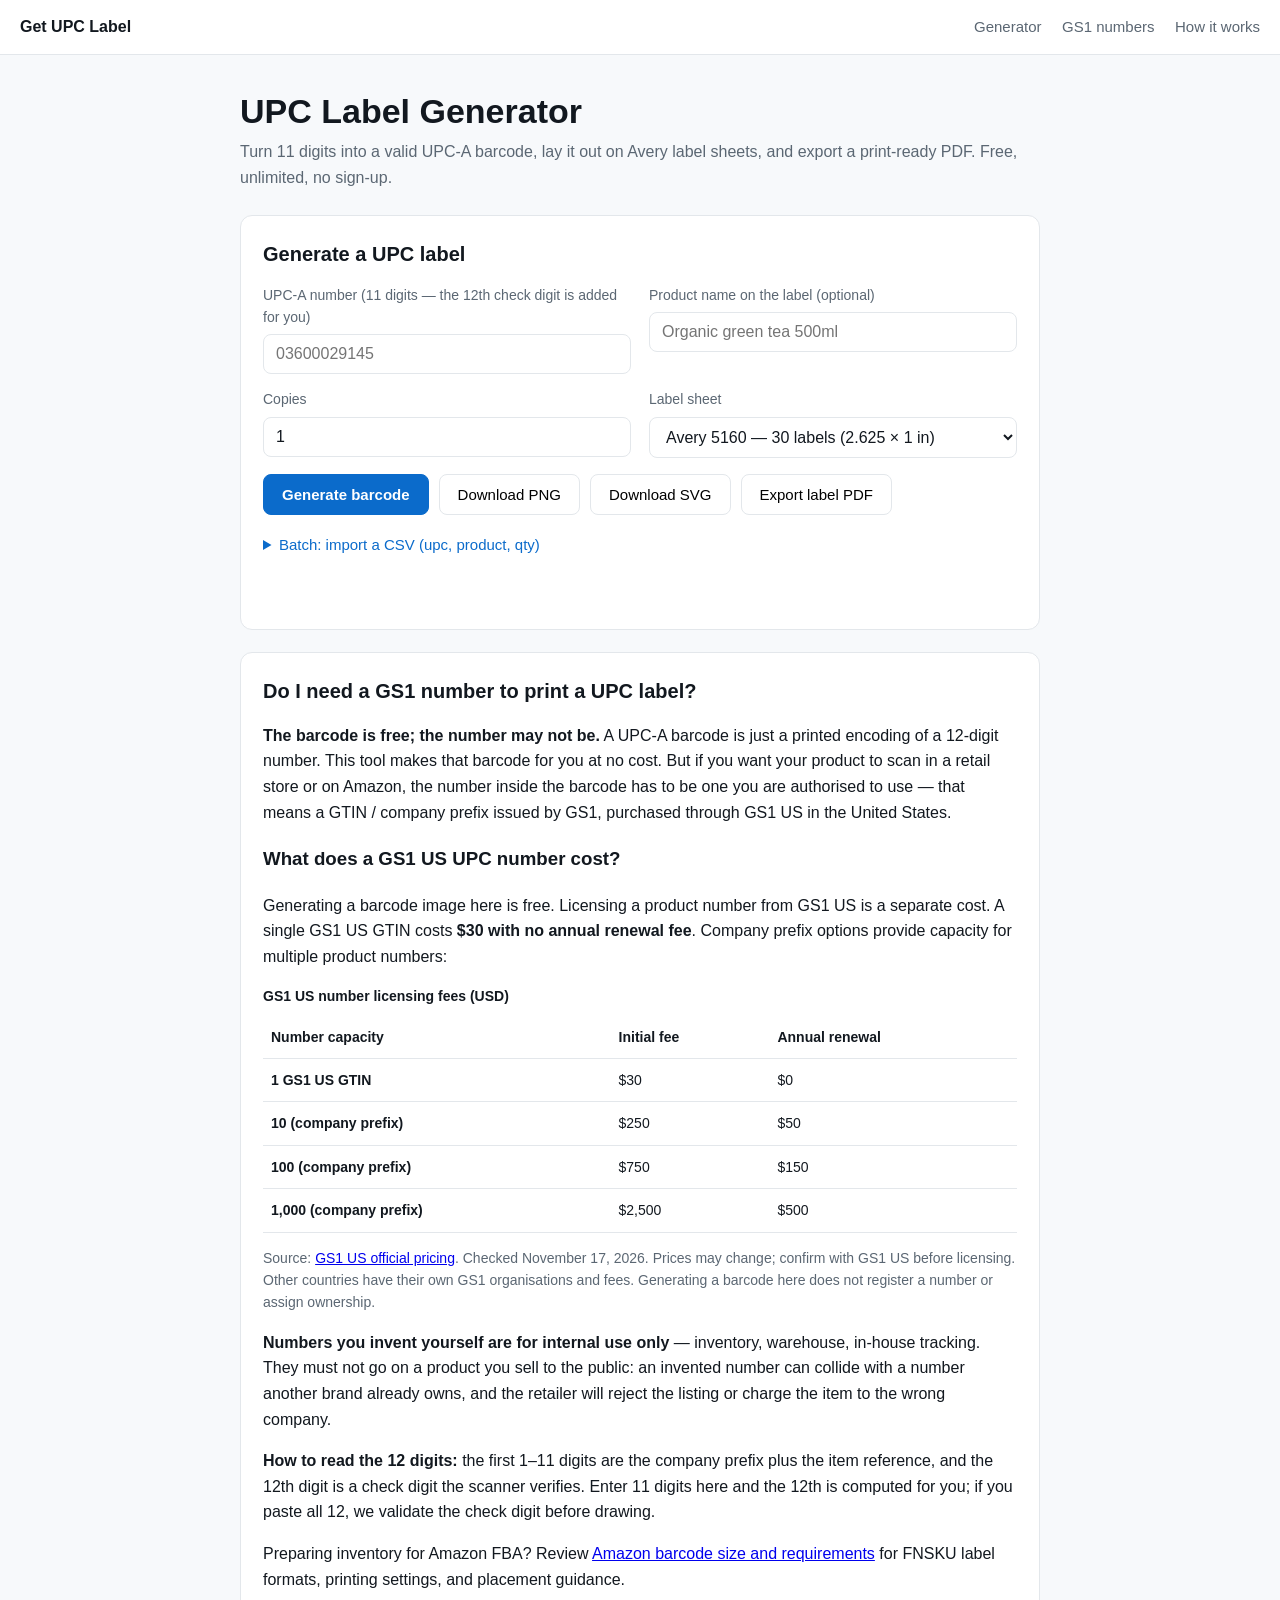
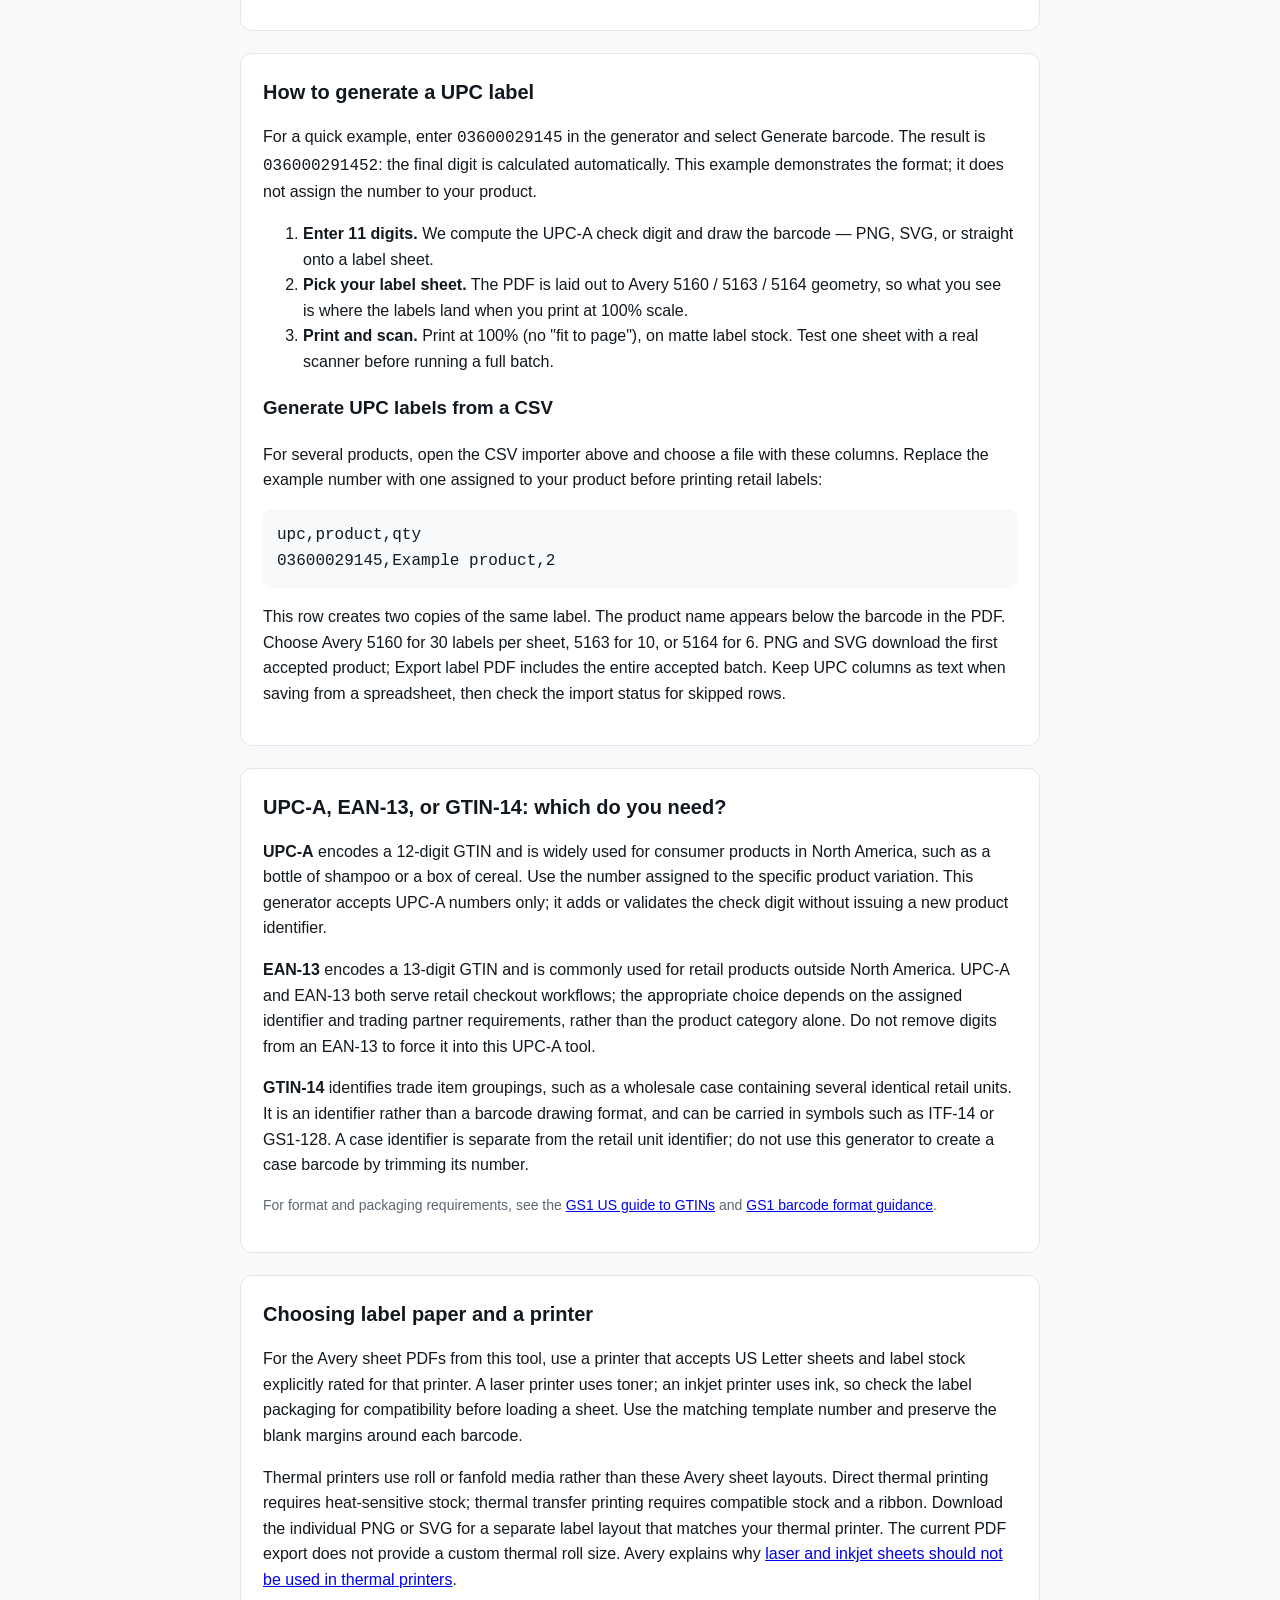
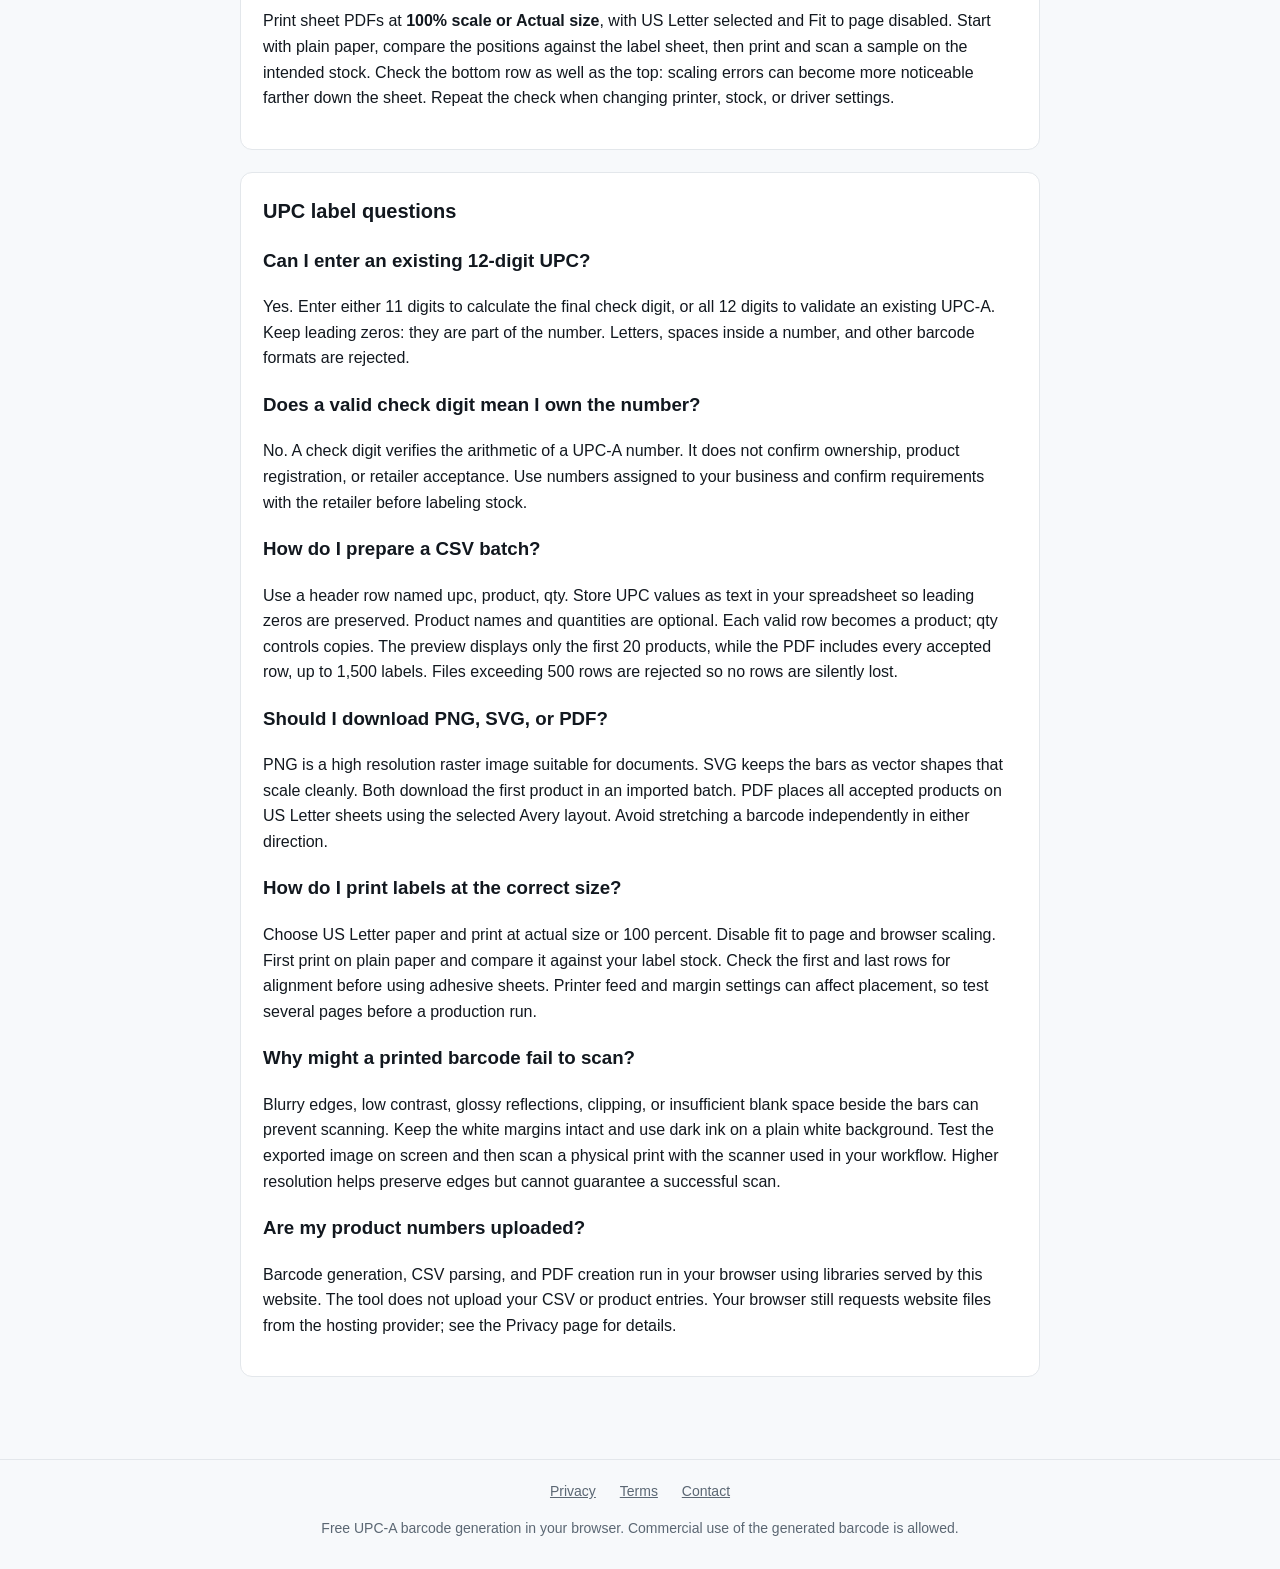
==== commit 9618bb6c: "优化文案" ====
--- a/index.html
+++ b/index.html
@@ -91,9 +91,6 @@
        your product to scan in a retail store or on Amazon, the number inside the barcode has to be one
        you are authorised to use — that means a GTIN / company prefix issued by GS1, purchased through
        GS1 US in the United States.</p>
-    <p>Preparing inventory for Amazon FBA? Review
-       <a href="/amazon-barcode">Amazon barcode size and requirements</a>
-       for FNSKU label formats, printing settings, and placement guidance.</p>
     <h3>What does a GS1 US UPC number cost?</h3>
     <p>Generating a barcode image here is free. Licensing a product number from GS1 US is a separate cost.
        A single GS1 US GTIN costs <strong>$30 with no annual renewal fee</strong>.
@@ -120,6 +117,9 @@
     <p><strong>How to read the 12 digits:</strong> the first 1–11 digits are the company prefix plus
        the item reference, and the 12th digit is a check digit the scanner verifies. Enter 11 digits here
        and the 12th is computed for you; if you paste all 12, we validate the check digit before drawing.</p>
+    <p>Preparing inventory for Amazon FBA? Review
+       <a href="/amazon-barcode">Amazon barcode size and requirements</a>
+       for FNSKU label formats, printing settings, and placement guidance.</p>
   </section>
 
   <section id="how" class="card">
